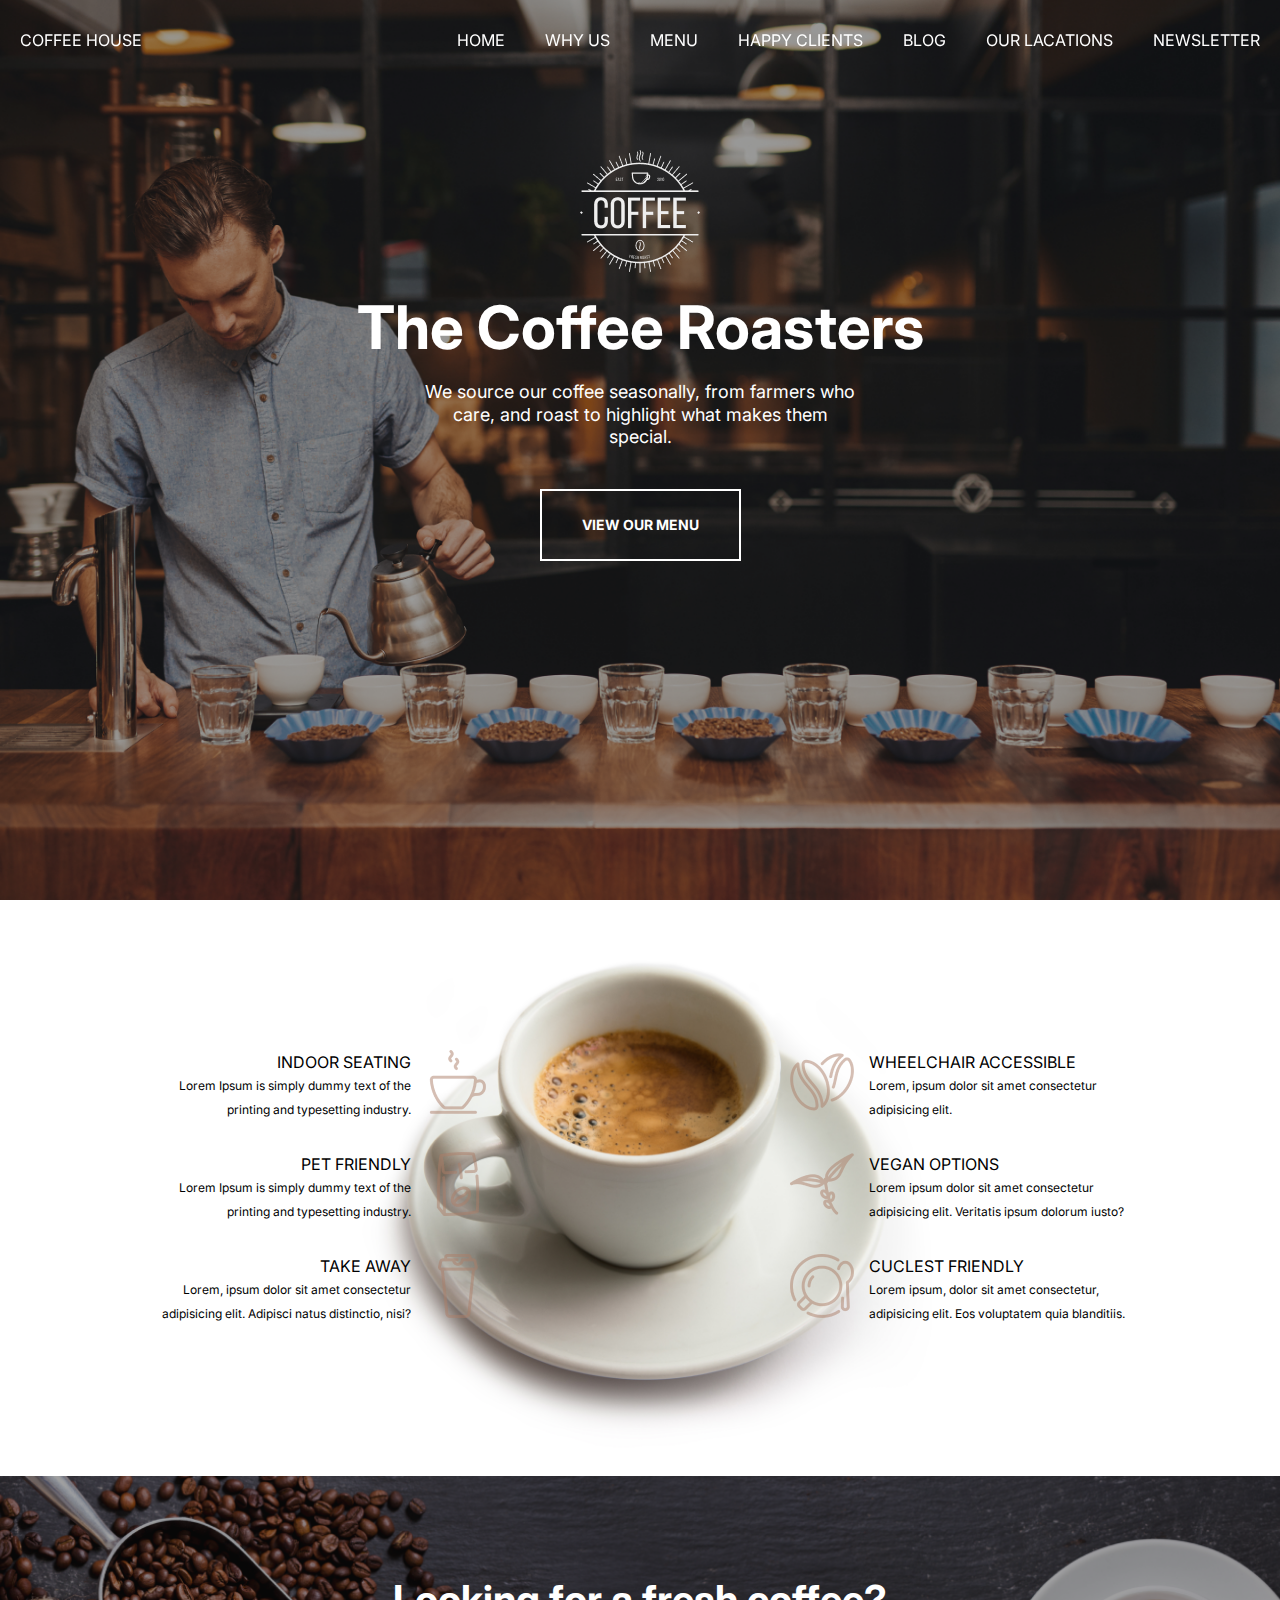
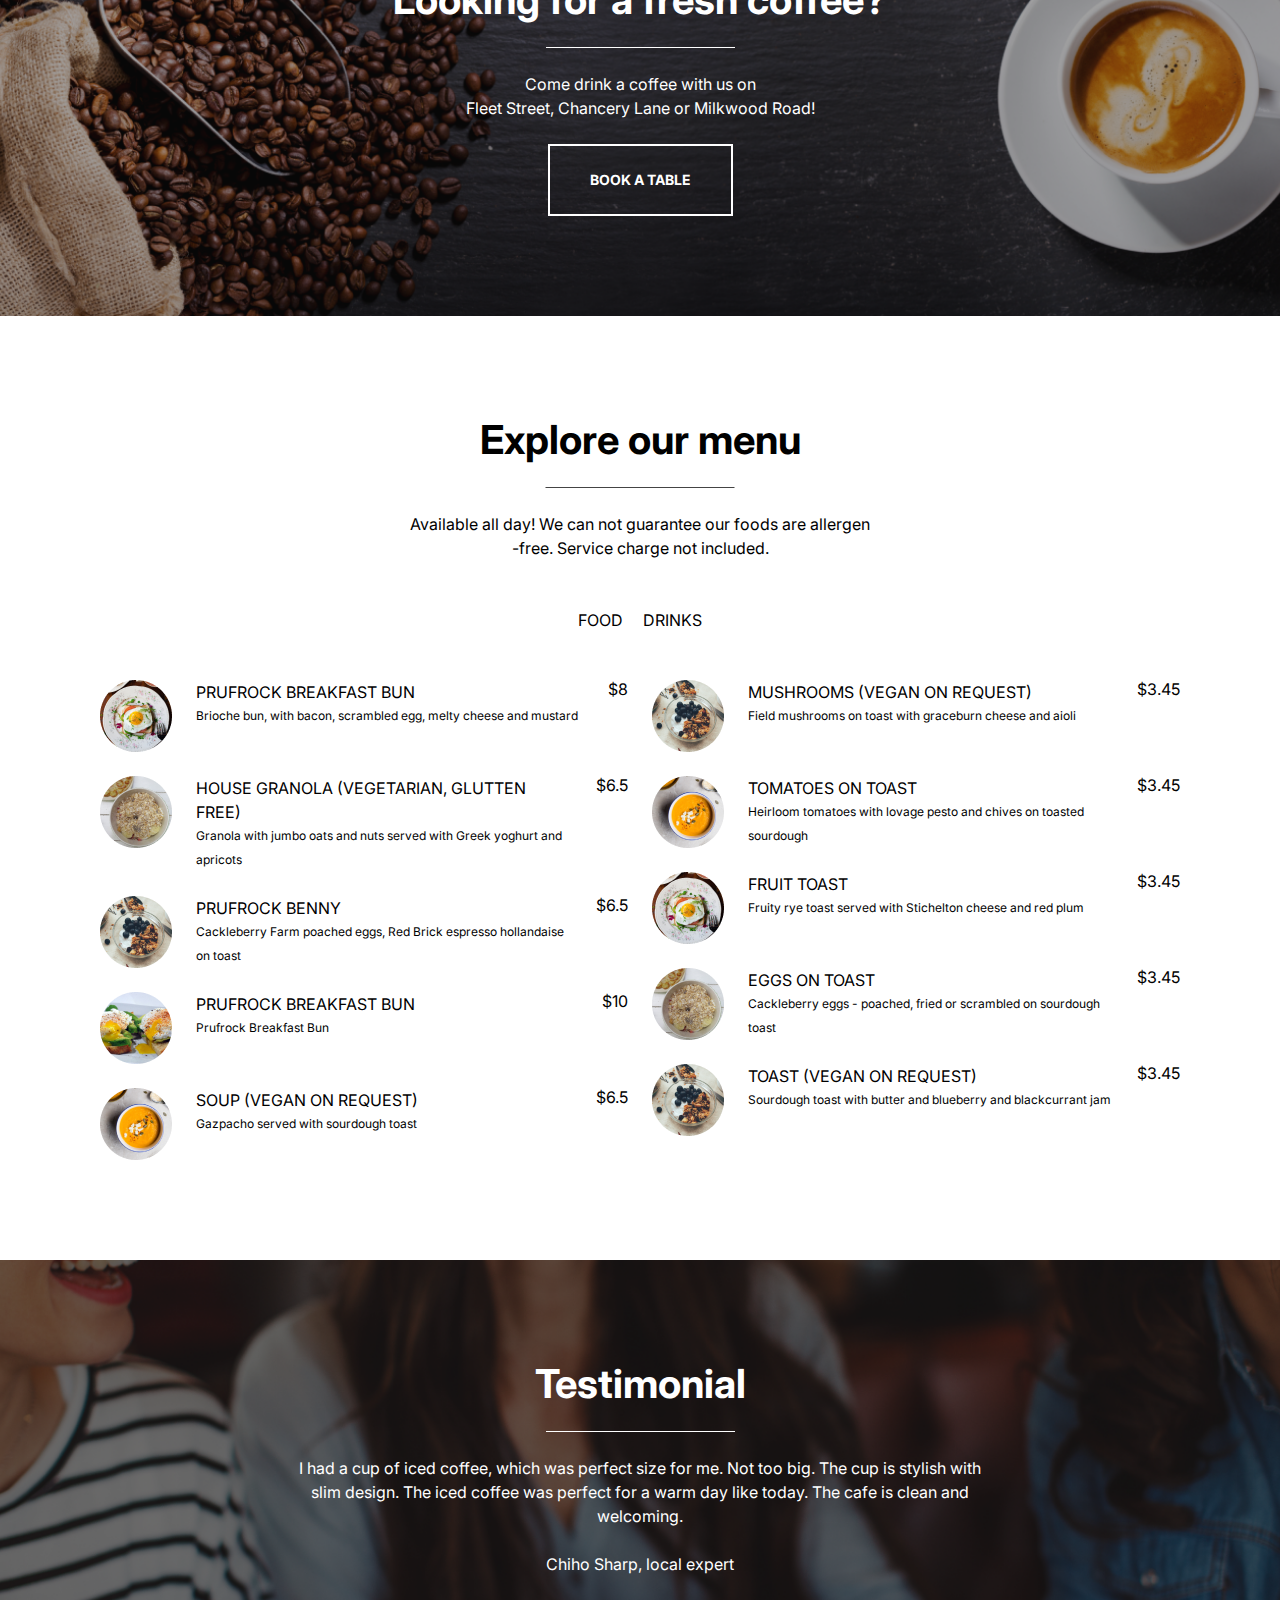
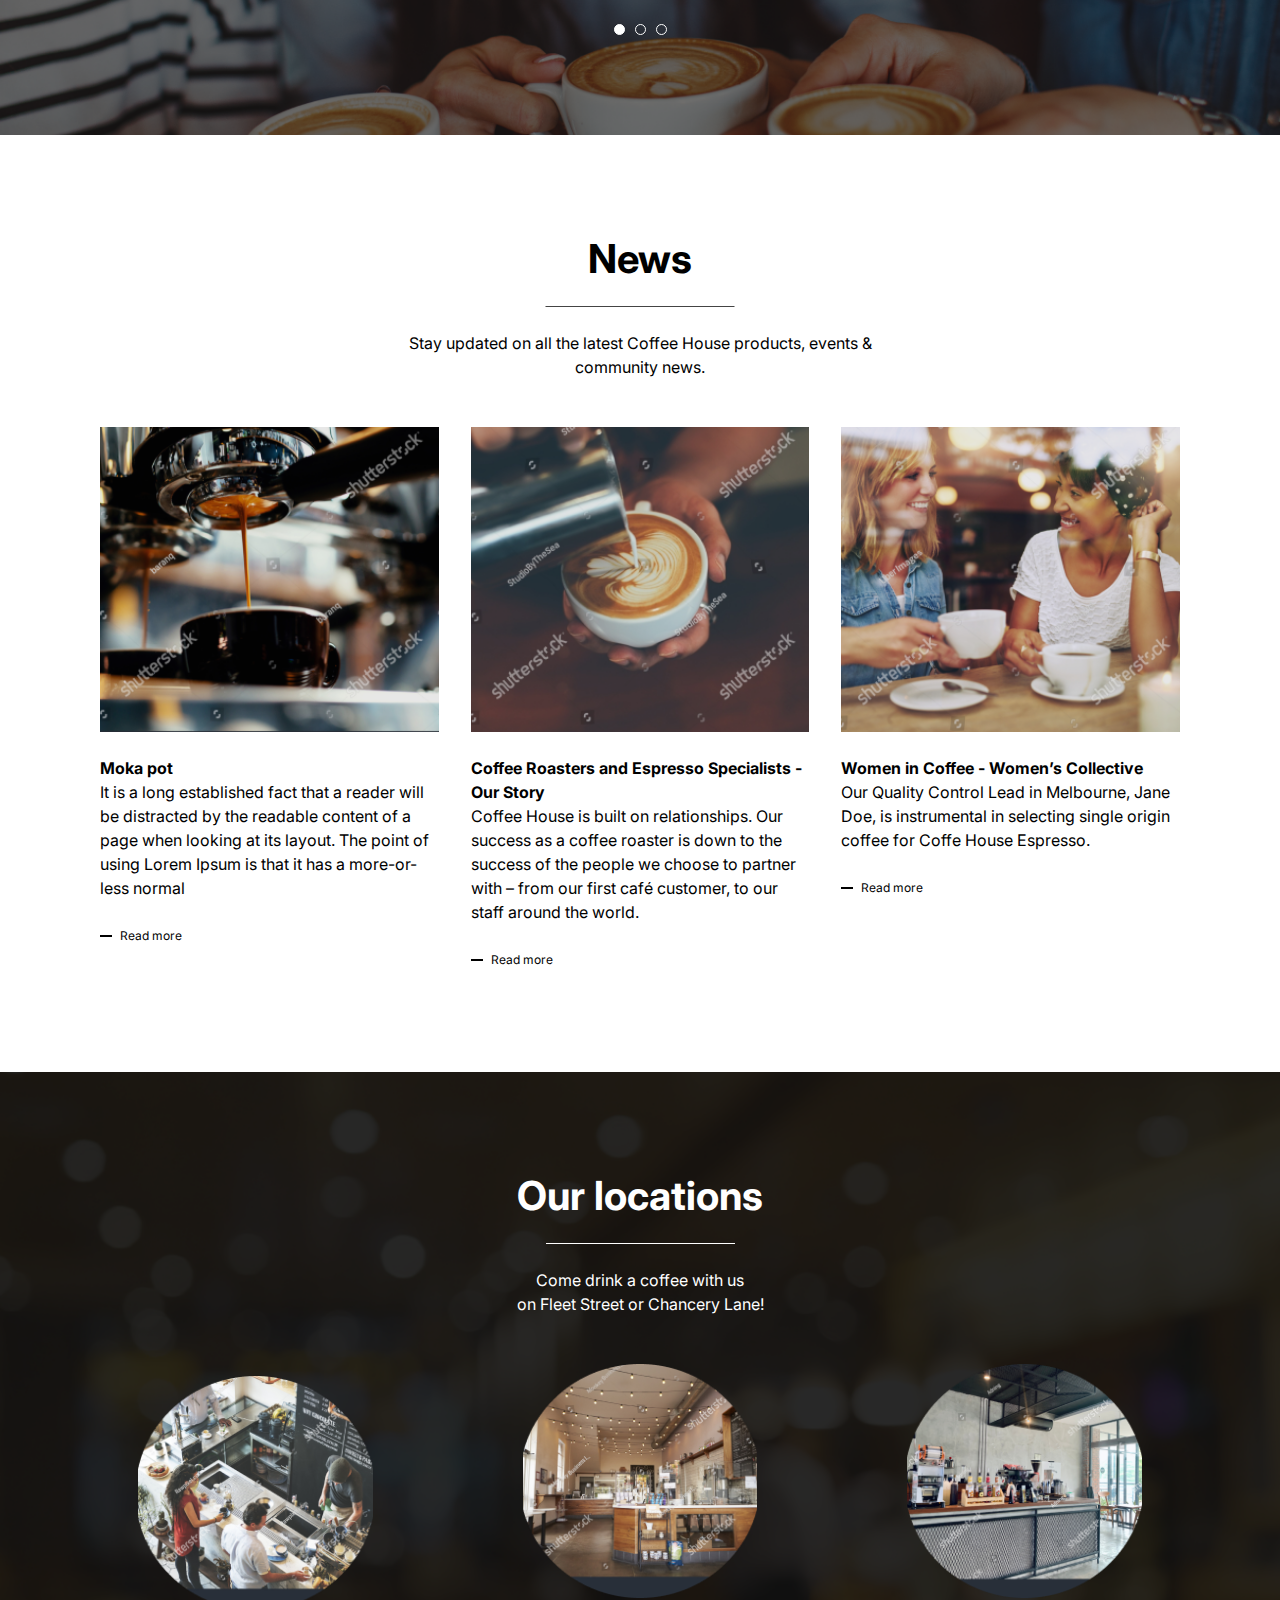
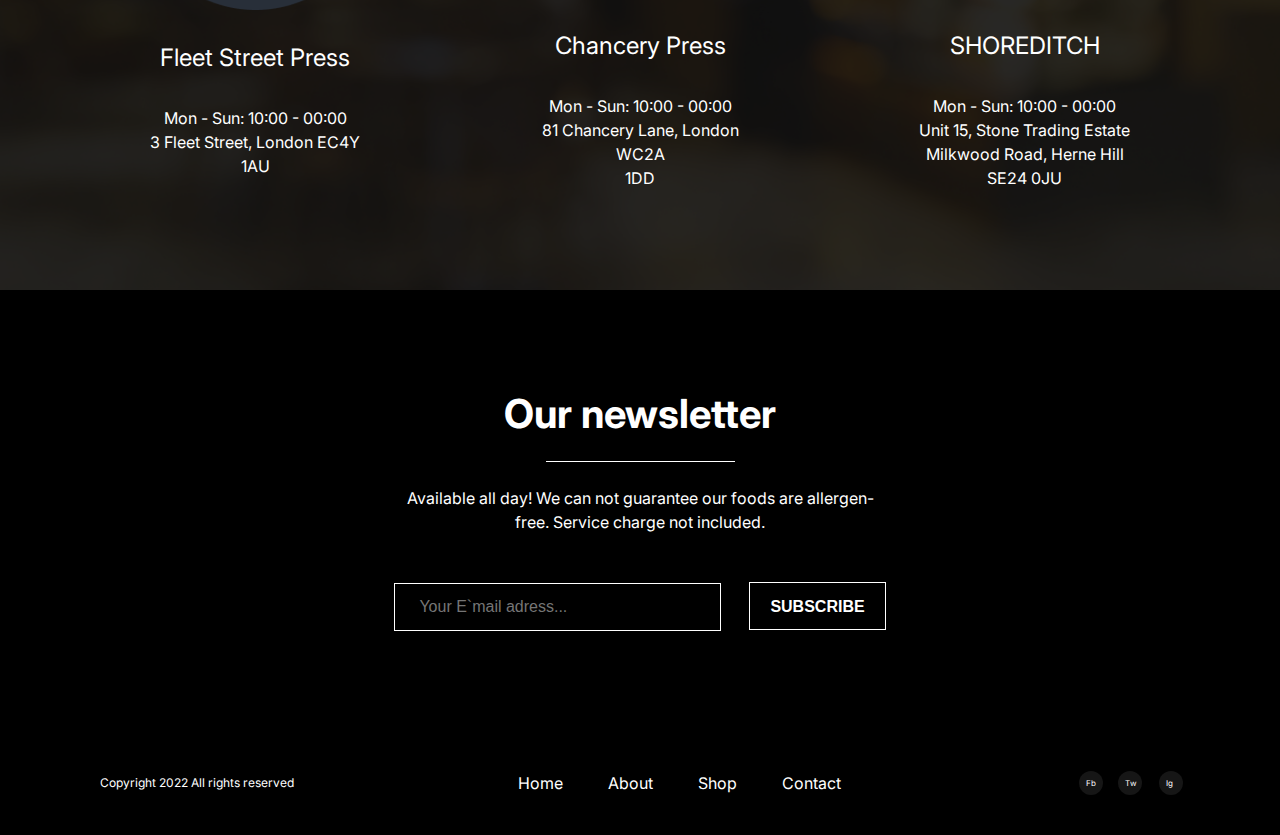
==== index.html @ 09c3f87a "Add files via upload" ====
<!DOCTYPE html>
<html lang="en">
<head>
	<meta charset="UTF-8">
	<meta name="viewport" content="width=device-width, initial-scale=1.0">
	<link rel="stylesheet" href="css/style.css">
	<link href="https://fonts.googleapis.com/css2?family=Inter:wght@400;700&display=swap" rel="stylesheet">
	<title>Coffe House</title>
</head>
<body>
	<div class="wrapper">
		<header id="open" class="header">
			<div id="close" class="header__container">
			<div class="header__body">
				<a href="index.html" class="header__logo">Coffee house</a>
			<div class="header__burger">
				<span></span>
			</div>
			<nav class="header__menu">	
				<ul class="menu__list">
					<li class="menu__item">
						<a href="index.html" class="menu__link">Home</a>
					</li>
					<li class="menu__item">
						<a href="#why" class="menu__link">Why us</a>
					</li>
					<li class="menu__item">
						<a href="menu.html" class="menu__link">Menu</a>
					</li>
					<li class="menu__item">
						<a href="#clients" class="menu__link">Happy clients</a>
					</li>
					<li class="menu__item">
						<a href="#news" class="menu__link">Blog</a>
					</li>
					<li class="menu__item">
						<a href="#location" class="menu__link">Our lacations</a>
					</li>
					<li class="menu__item">
						<a href="#newslatter" class="menu__link">Newsletter</a>
					</li>
				</ul>
			</nav>
			</div>
			</div>
		</header>	
		<div class="fullscreen">
			<div class="fullscreen__body">
				<div class="fullscreen__container container">
					<div class="fullscreen__logo"><img src="img/logo.png" alt=""></div>
					<div class="fullscreen__title">The Coffee Roasters</div>
					<div class="fullscreen__text">We source our coffee seasonally, from farmers who care, and roast to highlight what makes them special.</div>
					<a href="menu.html" class="fullscreen__button button" href="">View our menu</a>
				</div>
			</div>
			<img src="img/full.png" class="fullscreen__image" alt="">	
		</div>
		<main class="page">
			<div id="why" class="page__benefits">
				<div class="benefits__container container">
					<div class="benefits__row">
						<div class="benefits__column column__left">
							<div class="benefits__item item-benefits">
								<div class="item-benefits__body">
									<div class="item-benefits__title">Indoor Seating</div>
									<div class="item-benefits__text">Lorem Ipsum is simply dummy text of the printing and typesetting industry.</div>
								</div>
								
								<div class="item-benefits__image"><img src="img/benefits/icon1.png" alt=""></div>
							</div>
							<div class="benefits__item item-benefits">
								<div class="item-benefits__body">
									<div class="item-benefits__title">Pet Friendly</div>
									<div class="item-benefits__text">Lorem Ipsum is simply dummy text of the printing and 	typesetting industry.</div>
								</div>
								<div class="item-benefits__image"><img src="img/benefits/icon2.png" alt=""></div>
							</div>
							<div class="benefits__item item-benefits">
								<div class="item-benefits__body">
									<div class="item-benefits__title">Take Away</div>
									<div class="item-benefits__text">Lorem, ipsum dolor sit amet consectetur adipisicing 	elit. Adipisci natus distinctio, nisi?</div>
								</div>
								<div class="item-benefits__image"><img src="img/benefits/icon3.png" alt=""></div>
							</div>
						</div>
						<div class="benefits__column column__right">
							<div class="benefits__item item-benefits">
								<div class="item-benefits__image"><img src="img/benefits/icon4.png" alt=""></div>
								<div class="item-benefits__body">
									<div class="item-benefits__title">wheelchair accessible</div>
									<div class="item-benefits__text">Lorem, ipsum dolor sit amet consectetur adipisicing 	elit. </div>
								</div>
								
							</div>
							<div class="benefits__item item-benefits">
								<div class="item-benefits__image"><img src="img/benefits/icon5.png" alt=""></div>
								<div class="item-benefits__body">
									<div class="item-benefits__title">vegan options</div>
									<div class="item-benefits__text">Lorem ipsum dolor sit amet consectetur adipisicing elit. 	Veritatis ipsum dolorum iusto?</div>
								</div>
								
							</div>
							<div class="benefits__item item-benefits">
								<div class="item-benefits__image"><img src="img/benefits/icon6.png" alt=""></div>
								<div class="item-benefits__body">
									<div class="item-benefits__title">cuclest friendly</div>
									<div class="item-benefits__text">Lorem ipsum, dolor sit amet consectetur, adipisicing 	elit. Eos voluptatem quia blanditiis.</div>
								</div>
								
							</div>
							
						</div>
					</div>
					<img class="benefits__image" src="img/benefits/benefits.png" alt="">
				</div>
			</div>
			<div class="page__booking">
				<div class="booking__container container">
					<div class="booking__row">
						<div class="booking__body title-common">
							<div class="booking__title">Looking for a fresh coffee?</div>
							<div class="booking__text">Come drink a coffee with us on<br>
								Fleet Street,  Chancery Lane or Milkwood Road!</div>
						</div>
						<div class="booking__button ">
							<a class="button" href="">book a table</a>
						</div>
					</div>
					<img class="booking__image" src="img/booking.png" alt="">
				</div>
			</div>
			<div id="Menu" class="page__menu">
				<div class="menu__container container">
					<div class="menu__header header-menu">
						<a href="menu.html" class="header-menu__title">Explore our menu</a>
						<div class="header-menu__text">Available all day! We can not guarantee our foods are allergen<br>-free. Service charge not included.</div>
					</div>
					<div class="menu__body body-menu">
						<div class="body-menu__links">
							<a href="" class="body-menu__link">food</a>
							<a href="" class="body-menu__link">drinks</a>
						</div>
						<div class="body-menu__items">
							<div class="body-menu__column">
								<div class="body-menu__item item-menu-body">
									<div class="item-menu-body__image"><img src="img/menu/item1.png" alt=""></div>
									<div class="item-menu-body__body">
										<a href="PRUFROCK.html" class="item-menu-body__name">Prufrock Breakfast Bun</a>
										<div class="item-menu-body__composition">Brioche bun, with bacon, scrambled egg, melty cheese and mustard</div>
									</div>
									<div class="item-menu-body__priece">$8</div>
								</div>
								<div class="body-menu__item item-menu-body">
									<div class="item-menu-body__image"><img src="img/menu/item2.png" alt=""></div>
									<div class="item-menu-body__body">
										<a href="Granola.html" class="item-menu-body__name">House Granola (Vegetarian, Glutten Free)</a>
										<div class="item-menu-body__composition">Granola with jumbo oats and nuts served with Greek yoghurt and apricots</div>
									</div>
									<div class="item-menu-body__priece">$6.5</div>
								</div>
								<div class="body-menu__item item-menu-body">
									<div class="item-menu-body__image"><img src="img/menu/item3.png" alt=""></div>
									<div class="item-menu-body__body">
										<a href="Blueberry.html" class="item-menu-body__name">Prufrock benny</a>
										<div class="item-menu-body__composition">Cackleberry Farm poached eggs, Red Brick espresso hollandaise on toast</div>
									</div>
									<div class="item-menu-body__priece">$6.5</div>
								</div>
								<div class="body-menu__item item-menu-body">
									<div class="item-menu-body__image"><img src="img/menu/item4.png" alt=""></div>
									<div class="item-menu-body__body">
										<a href="" class="item-menu-body__name">Prufrock Breakfast Bun</a>
										<div class="item-menu-body__composition">Prufrock Breakfast Bun</div>
									</div>
									<div class="item-menu-body__priece">$10</div>
								</div>
								<div class="body-menu__item item-menu-body">
									<div class="item-menu-body__image"><img src="img/menu/item5.png" alt=""></div>
									<div class="item-menu-body__body">
										<a href="" class="item-menu-body__name">Soup (Vegan on request)</a>
										<div class="item-menu-body__composition">Gazpacho served with sourdough toast</div>
									</div>
									<div class="item-menu-body__priece">$6.5</div>
								</div>
							</div>
							<div class="body-menu__column">
								<div class="body-menu__item item-menu-body">
									<div class="item-menu-body__image"><img src="img/menu/item3.png" alt=""></div>
									<div class="item-menu-body__body">
										<a href="" class="item-menu-body__name">Mushrooms (Vegan on request)</a>
										<div class="item-menu-body__composition">Field mushrooms on toast with graceburn cheese and aioli</div>
									</div>
									<div class="item-menu-body__priece">$3.45</div>
								</div>
								<div class="body-menu__item item-menu-body">
									<div class="item-menu-body__image"><img src="img/menu/item5.png" alt=""></div>
									<div class="item-menu-body__body">
										<a href="" class="item-menu-body__name">Tomatoes on toast</a>
										<div class="item-menu-body__composition">Heirloom tomatoes with lovage pesto and chives on toasted sourdough</div>
									</div>
									<div class="item-menu-body__priece">$3.45</div>
								</div>
								<div class="body-menu__item item-menu-body">
									<div class="item-menu-body__image"><img src="img/menu/item1.png" alt=""></div>
									<div class="item-menu-body__body">
										<a href="" class="item-menu-body__name">Fruit Toast</a>
										<div class="item-menu-body__composition">Fruity rye toast served with Stichelton cheese and red plum</div>
									</div>
									<div class="item-menu-body__priece">$3.45</div>
								</div>
								<div class="body-menu__item item-menu-body">
									<div class="item-menu-body__image"><img src="img/menu/item2.png" alt=""></div>
									<div class="item-menu-body__body">
										<a href="" class="item-menu-body__name">Eggs on toast</a>
										<div class="item-menu-body__composition">Cackleberry eggs - poached, fried or scrambled on sourdough toast</div>
									</div>
									<div class="item-menu-body__priece">$3.45</div>
								</div>
								<div class="body-menu__item item-menu-body">
									<div class="item-menu-body__image"><img src="img/menu/item3.png" alt=""></div>
									<div class="item-menu-body__body">
										<a href="" class="item-menu-body__name">Toast (Vegan on request)</a>
										<div class="item-menu-body__composition">Sourdough toast with butter and blueberry and blackcurrant jam</div>
									</div>
									<div class="item-menu-body__priece">$3.45</div>
								</div>
							</div>
						</div>
					</div>
				</div>
			</div>
			<div id="clients" class="page__phrase">
				<div class="phrase__container container">
					<div class="phrase__row">
						<div class="phrase__body body-phrase title-common">
							<div class="body-phrase__title">Testimonial</div>
							<div class="body-phrase__text">I had a cup of iced coffee, which was perfect size for me. Not too big. The cup is stylish with slim design. The iced coffee was perfect for a warm day like today. The cafe is clean and welcoming.</div>
							<div class="body-phrase__autor">Chiho Sharp, local expert</div>
						</div>
						<div class="phrase__points">
							<div class="point point1"></div>
							<div class="point point2"></div>
							<div class="point point3"></div>
						</div>
					</div>
					<img class="phrase__image" src="img/phases.png" alt="">
				</div>
			</div>
			<div id="news" class="page__news">
				<div class="news__container container">
					<div class="news__row">
						<div class="news__header header-news title-common">
							<div class="header-news__title">News</div>
							<div class="header-news__text">Stay updated on all the latest Coffee House products, events & community news.</div>
						</div>
						<div class="news__cards">
							<div class="news__item item-news">
								<div class="item-news__image"><img src="img/news/card1.png" alt=""></div>
								<div class="item-news__body">
									<div class="item-news__title">Moka pot</div>
									<div class="item-news__text">It is a long established fact that a reader will be distracted by the readable content of a page when looking at its layout. The point of using Lorem Ipsum is that it has a more-or-less normal </div>
									<a href="" class="item-news__link">Read more</a>
								</div>
							</div>
							<div class="news__item item-news">
								<div class="item-news__image"><img src="img/news/card2.png" alt=""></div>
								<div class="item-news__body">
									<div class="item-news__title">Coffee Roasters and Espresso Specialists - Our Story</div>
									<div class="item-news__text">Coffee House is built on relationships. Our success as a coffee roaster is down to the success of the people we choose to partner with – from our first café customer, to our staff around the world.</div>
									<a href="" class="item-news__link">Read more</a>
								</div>
							</div>
							<div class="news__item item-news">
								<div class="item-news__image"><img src="img/news/card3.png" alt=""></div>
								<div class="item-news__body">
									<div class="item-news__title">Women in Coffee - Women’s Collective</div>
									<div class="item-news__text">Our Quality Control Lead in Melbourne, Jane Doe, is instrumental in selecting single origin coffee for Coffe House Espresso.</div>
									<a href="" class="item-news__link">Read more</a>
								</div>
							</div>
						</div>
					</div>
				</div>
			</div>
			<div id="location" class="page__location">
				<div class="location__container container">
					<div class="location__row">
							<div class="location__header  title-common">
								<div class="location__title">Our locations</div>
								<div class="location__text">Come drink a coffee with us<br> on Fleet Street or Chancery Lane!</div>
							</div>
							<div class="location__items">
								<div class="location__item item-location">
									<div class="item-location__image"><img src="img/location/item1.png" alt=""></div>
									<div class="item-location__body">
										<a href="" class="item-location__name">Fleet Street Press</a>
										<div class="item-location__info">Mon - Sun:  10:00 - 00:00<br>3 Fleet Street, London EC4Y 1AU</div>
									</div>
								</div>
								<div class="location__item item-location">
									<div class="item-location__image"><img src="img/location/item2.png" alt=""></div>
									<div class="item-location__body">
										<a href="" class="item-location__name">Chancery Press</a>
										<div class="item-location__info">Mon - Sun:  10:00 - 00:00<br>81 Chancery Lane, London WC2A<br> 1DD</div>
									</div>
								</div>
								<div class="location__item item-location">
									<div class="item-location__image"><img src="img/location/item3.png" alt=""></div>
									<div class="item-location__body">
										<a href="" class="item-location__name">SHOREDITCH</a>
										<div class="item-location__info">Mon - Sun:  10:00 - 00:00<br>Unit 15, Stone Trading Estate<br> Milkwood Road, Herne Hill<br> SE24 0JU</div>
									</div>
								</div>
							</div>
					</div>
					<img src="img/locations.png" alt="" class="location__image">
				</div>
			</div>
			<div id="newslatter" class="page__follow">
				<div class="follow__container">
					<div class="follow__row">
						<div class="follow__header  title-common">
								<div class="follow__title">Our newsletter</div>
								<div class="follow__text">Available all day! We can not guarantee our foods are allergen-<br>free. Service charge not included.</div>
						</div>
						<form action="" class="follow__form">
							<input type="text" name="email" class="follow__input" placeholder="Your E`mail adress...">
							<button class="follow__button">Subscribe</button>
						</form>
					</div>
				</div>
			</div>
		</main>
		<footer class="footer">
			<div class="footer__container container">
				<div class="footer__row">
					<div class="footer__copy">Copyright 2022 All rights reserved</div>
					<div class="footer__items">
						<a href="index.html" class="footer__item">Home</a>
						<a href="" class="footer__item">About</a>
						<a href="" class="footer__item">Shop</a>
						<a href="" class="footer__item">Contact</a>
					</div>
					<div class="footer__socials">
						<a href="" class="footer__social">Fb</a>
						<a href="" class="footer__social">Tw</a>
						<a href="" class="footer__social">Ig</a>
					</div>
				</div>
			</div>
		</footer>
	</div>
	<script src="https://code.jquery.com/jquery-3.6.1.min.js"></script>
	<script src="js/script.js"></script>
</body>
</html>
---- css/style.css ----
*,
*::before,
*::after {
  padding: 0;
  margin: 0;
  border: 0;
  box-sizing: border-box; }

a {
  text-decoration: none; }
a:hover{
  text-decoration: underline;
}
ul,
li,
ol {
  list-style: none; }

img {
  vertical-align: top; }

h1,
h2,
h3,
h4,
h5,
h6 {
  font-size: inherit;
  font-weight: inherit; }

html,
body {
  margin: 0;
  height: 100%;
  line-height: 1;
  font-family: 'Inter', sans-serif;
  font-weight: 400;
  color: #FFFFFF; 
}
/*-----------------------------------------*/
.wrapper{
  position: relative;
  min-height: 100%;
  overflow: hidden;
  display: flex;
  flex-direction: column;
}
.page{
  flex: 1 1 auto;
}
.container{
  max-width: 1120px;
  margin: 0 auto;
}
.button {  
  font-size: 14px;
  line-height: 48px;
  text-align: center;
  border: 2px solid rgba(255, 255, 255, 1);
  padding: 10px 40px;
  color: rgba(255, 255, 255, 1);
  font-weight: 700;
  text-transform: uppercase;}
  .title-common{

  }
/*----HEADER-------------------------------------------------------------*/
.header {
  z-index: 50;
  position: fixed;
  top: 0;
  left: 0;
  width: 100%;
}
.header__container { 
  max-width: 1400px;
  margin: 0 auto;
  padding: 0 20px;
 
}
.header__body{ 
  min-height: 80px;
  position: relative;
  display: flex;
  justify-content: space-between;
  align-items: center;
}
.header__logo {
  font-size: 16px;
  line-height: 150%;
  color: rgba(255, 255, 255, 1);
  text-transform: uppercase;
  padding-right: 20px;
  position: relative;
  z-index: 3;
}
.header__menu {}
.menu__list {
  display: flex;
  justify-content: center;
  align-items: center;
  z-index: 2;
  position: relative;
}
.menu__item {}
.menu__link {
  font-size: 16px;
  line-height: 150%;
  color: rgba(255, 255, 255, 1);
  text-transform: uppercase;
}
.menu__item:not(:last-child){margin: 0 40px 0 0 ;}


/*------BurgerMenu--------------*/
/*.header::before{
  content: "";
  position: absolute;
  top: 0;
  left: 0;
  width: 100%;
  height: 100%;
  z-index: 2;
}*/
.header__burger{display: none;}
@media(max-width: 998px){
  .menu__link{
    font-size: 14px;
  }
  .menu__item:not(:last-child){
    margin: 0 15px 0 0;
  }
  .header__body{
    min-height: 70px;
  }
  .menu__link{
    font-size: 12px;
  }
}
@media(max-width: 767px){
  body.lock{
    overflow: hidden;
  }
  
  .header__menu{
    position: fixed;
    top: 0;
    left: -100%;
    width: 100%;
    height: 100%;
    overflow: auto;
    background-color: #666054b3;
    padding: 70px 10px 20px 50px;
    transition: all 0.3s ease 0s;
  }
  .header__menu.active{
    left: 0;
  }
  .header__body{
    min-height: 50px;
  }
  .menu__list{
    display: block;
  }
  .menu__item:not(:last-child){
    margin:0 0 20px 0;
  }
  .menu__link{
    font-size: 24px;
    line-height: 48px;
  }
  .header__burger{
    display: block;
    position: relative;
    width: 30px;
    height: 20px;
    z-index: 3;
  }
  .header__burger::before,
  .header__burger::after{
    content: "";
    position: absolute;
    background-color: white;
    width: 100%;
    height: 2px;
    left: 0;
    transition: all 0.3s ease 0s;
  }
  .header__burger::before{
    top: 0;
  }
  .header__burger::after{
    bottom: 0;
  }
  .header__burger.active::before{
    transform: rotate(45deg);
    top: 9px;
  }
  .header__burger.active::after{
    transform: rotate(-45deg);
    bottom: 9px;
  }
  .header__burger.active span{
    transform: scale(0);
  }
  .header__burger span{
    top: 9px;
    position: absolute;
    background-color: white;
    left: 0;
    width: 100%;
    height: 2px;
    transition: all 0.3s ease 0s;
  }

}
/*---Fullscreen---------------------------------------------------------------------*/
.fullscreen {

  min-height: 100vh;
  position: relative;
  display: flex;
  flex-direction: column;

}
.fullscreen__body{
  padding: 150px 0;
  position: relative;
  z-index: 2;
  flex: 1 1 auto;
  
}
.fullscreen__container{
  max-width: 962px;
  display: flex;
  flex-direction: column;
  justify-content: center;
  align-items: center;
}

.fullscreen__logo {
  margin-bottom: 24px;
}
.fullscreen__title {
  text-align: center;
  font-weight: 700;
  font-size: 60px;
  line-height: 1;
  margin-bottom: 24px;
}
.fullscreen__text {
  max-width: 430px;
  font-size: 18px;
  line-height: 125%;
  text-align: center;
  margin-bottom: 40px;
}
.fullscreen__button{
  transition-duration: 1s;

}
.fullscreen__button:hover {
  background-color: white;
  color: black;
text-decoration: none;
}

.fullscreen__image {
  position: absolute;
  top: 0;
  left: 0;
  width: 100%;
  height: 100%;
  object-fit: cover;
}
/*------BENEFITS____________________________*/
.page{}
.page__benefits {}

.benefits {}
.benefits__container {
  padding: 150px 20px;
 
  position: relative;
  display: flex;
  flex-direction: column;
  justify-content: center;
  align-items: center;
}
.benefits__row {
  position: relative;
  z-index:2;
  display: flex;
  flex: 1 1 auto;
  justify-content: space-between;
  gap: 300px;

}
.benefits__column {
  flex: 0 1 50%;
  display: flex;
  flex-direction: column;
}
.column__right .item-benefits__title {
  text-align: left;
}
.column__right .item-benefits__text {
  text-align: left;
}
.benefits__item:not(:last-child){
  margin-bottom: 30px;
}
.item-benefits {
  display: flex;
 
}
.item-benefits__body{
  max-width: 300px;
  padding: 0 15px;

}
.item-benefits__title {
  color: rgba(0, 0, 0, 1);
  font-size: 16px;
  line-height: 150%;
  text-align: right;
  text-transform: uppercase;
}
.item-benefits__text {
  color: rgba(0, 0, 0, 1);
  font-size: 12px;
  line-height: 24px;
  text-align: right;
}
.item-benefits__image {
 
}
.benefits__image{
  position: absolute;
  top: 0;
  left: 0;
  width: 100%;
  height: 100%;
  object-fit: cover;

}
/*--------BOOKING---------------------------*/
.page__booking {
  position: relative;
  display: flex;
  flex-direction: column;

}
.booking__container {
  padding: 100px 20px;
}
.booking__row {
  position: relative;
  z-index: 2;
  display: flex;
  flex-direction: column;
  align-items: center;
  justify-content: center;
}
.booking__body {
  margin-bottom: 24px;
}
.booking__title {
  position: relative;
  font-weight: 700;
  font-size: 40px;
  line-height: 120%;
  text-align: center;
  padding-bottom:24px; 
  background: url('../img/Line.png');
  background-repeat: no-repeat;
  background-position: bottom;

}

.booking__text {

  padding-top: 24px;
  font-size: 16px;
  line-height: 150%;
  text-align: center;
}
.booking__button a{
  display: inline-block;
  text-decoration: none;
  transition-duration: 1s;
}
.booking__button a:hover{
  background-color: white;
  color: black;

}
.booking__image{
  position: absolute;
  top: 0;
  left: 0;
  width: 100%;
  height: 100%;
  object-fit: cover;
}
/*---MENU-----------------------------------------------*/
.page__menu {
   color: black;
}
.menu {}
.menu__container {
  padding: 100px 20px;
  display: flex;
  flex-direction: column;
  align-items: center;
  justify-content: center;
}
.menu__header {}
.menu__body {}

.header-menu {
  margin-bottom: 48px;
  display: flex;
  flex-direction: column;
  align-items: center;
  justify-content: center;
}
.header-menu__title {
 
  text-decoration: none;
  color: black;
  font-weight: 700;
  font-size: 40px;
  line-height: 120%;
  text-align: center;
  padding-bottom:24px ;
  background: url('../img/menu/Line.png');
  background-position: bottom;
  background-repeat: no-repeat;
}
.header-menu__title:hover{text-decoration: none;}
.header-menu__text {
  text-align: center;
  font-size: 16px;
  line-height: 150%;
  padding-top:24px ;
}

.body-menu {
  display: flex;
  flex-direction: column;
  align-items: center;
  justify-content: center;
}
.body-menu__links {
  max-width: 150px;
  display: flex;
  align-items: center;
  justify-content: space-between;
  margin-bottom: 48px;
  gap: 20px;
}
.body-menu__link {
  color: black;
  font-size: 16px;
  line-height: 150%;
  text-transform: uppercase;


}
.body-menu__items {
  display: flex;
  gap: 24px;

}
.body-menu__column {
  flex:0 1 50% ;
  display: flex;
  flex-direction: column;
  gap: 24px;
}

.item-menu-body {
  display: flex;
  justify-content: center;
  align-items: flex-start;
}
.item-menu-body__image {
  margin-right: 24px;
}
.item-menu-body__body {
  margin-right: 24px;
  flex: 1 1 auto;
}
.item-menu-body__name {
  color: black;
  font-size: 16px;
  line-height: 150%;
  text-transform: uppercase;
}
.item-menu-body__name:hover{
  text-decoration: underline;
}
.item-menu-body__composition {
  font-size: 12px;
  line-height: 24px;
 
}
.item-menu-body__priece {
 font-size: 16px;
 line-height: 121%;
}
/*--PHRASE-------------------------------------------------------------------------*/
.page__phrase {
  padding: 100px 20px;
  position: relative;
}

.phrase__container {
  
  display: flex;
  flex-direction: column;
  align-items: center;
  justify-content: center;
}
.phrase__row {
  position: relative;
  z-index: 2;
  display: flex;
  flex-direction: column;
  justify-content: center;
  align-items: center;
}
.phrase__body {
  margin-bottom: 48px;
  max-width: 700px ;
}
.phrase__points {
  display: flex;
  justify-content: center;
  align-items: center;
  gap: 10px;
}
.point{
  width: 11px;
  height: 11px;
  border: 1px solid white;
  border-radius: 50%;
}
.point1{
  background-color: white;
}
.point2{}
.point3{}

.body-phrase {}
.body-phrase__title {
  font-size: 40px;
  font-weight: 700;
  line-height: 120%;
  text-align: center;
  padding-bottom: 24px;
  background: url('../img/Line2.png');
  background-repeat: no-repeat;
  background-position: bottom;

}
.body-phrase__text {
  padding: 24px 0;
  font-size: 16px;
  line-height: 150%;
  text-align: center;
}
.body-phrase__autor {
  font-size: 16px;
  line-height: 150%;
  text-align: center;
}
.phrase__image{
  position: absolute;
  top: 0;
  left: 0;
  width: 100%;
  height: 100%;
  object-fit: cover;
}
/*-NEWS------------------------------------------------------------------*/
.page__news {
  color: black;
}

.news__container {
  padding: 100px 20px;
}
.news__row {
  display: flex;
  flex-direction: column;
  justify-content: center;
  align-items: center;
}
.news__header {}
.news__cards {
  gap: 32px;
  display: flex;
}
.news__item {flex: 0 1 33.333%;}

.header-news {
  margin-bottom: 24px;
  max-width: 470px;
}
.header-news__title {
  font-size: 40px;
  font-weight: 700;
  line-height: 120%;
  text-align: center;
  padding-bottom: 24px;
  background: url('../img/news/Line.png');
  background-repeat: no-repeat;
  background-position: bottom;
}
.header-news__text {
  padding: 24px 0;
  font-size: 16px;
  line-height: 150%;
  text-align: center;
}
.item-news {
  display: flex;
  flex-direction: column;
  
}
.item-news__image {

  position: relative;
  padding: 0 0 90% 0;
  margin-bottom: 24px;
}
.item-news__image img{
  position: absolute;
  top: 0;
  left: 0;
  width: 100%;
  height: 100%;
  object-fit: cover;
}

.item-news__body {
  flex: 1 1 auto;
}
.item-news__title {
  font-weight: 700;
  font-size: 16px;
  line-height: 150%;
}
.item-news__text {
  font-size: 16px;
  line-height: 150%;
  margin-bottom: 24px;
}
.item-news__link {
  color: black;
  font-size: 12px;
  line-height: 24px;
  padding-left: 20px;
  position: relative;
}
.item-news__link::before{
  content: "";
  position: absolute;
  width: 12px;
  height: 2px;
  background-color: black;
  left: 0;
  top: 50%;

}
/*---LOCATION-----------------------------------------------------------*/
.page__location {
  color: white;
  position: relative;
}

.location__container {
  
  padding: 100px 20px;
  display: flex;
  flex-direction: column;
  align-items: center;
  justify-content: center;
}
.location__row {
  z-index: 2;
  position: relative;
  display: flex;
  flex-direction: column;
  justify-content: center;
  align-items: center;

}
.location__header {
  margin-bottom: 24px;
}
.location__title {
  font-size: 40px;
  font-weight: 700;
  line-height: 120%;
  text-align: center;
  padding-bottom: 24px;
  background: url('../img/Line.png');
  background-repeat: no-repeat;
  background-position: bottom;
}
.location__text {
  padding: 24px 0;
  font-size: 16px;
  line-height: 150%;
  text-align: center;
}
.location__items {
  display: flex;
  gap: 150px;

}
.location__item {
  flex: 0 1 33.333%;
 

}

.item-location {
   display: flex;
  flex-direction: column;
  justify-content: center;
  align-items: center;
}
.item-location__image {
  margin-bottom: 24px;
  position: relative;
  padding: 50% 50%;


}
.item-location__image img{
  position: absolute;
  top: 0;
  left: 0;
  width: 100%;
  height: 100%;
  object-fit: cover;
}
.item-location__body {
  display: flex;
  flex-direction: column;
  align-items: center;
  justify-content: center;
 
}
.item-location__name {
  display: inline-block;
  color: white;
  font-size: 24px;
  line-height: 48px;
  text-align: center;
  margin-bottom: 24px;
}
.item-location__info {
  font-size: 16px;
  line-height: 150%;
  text-align: center;
}
.location__image{
  position: absolute;
  left: 0;
  top: 0;
  width: 100%;
  height: 100%;
  object-fit: cover;
}

/*----Follow_-----------*/
.page__follow {
  background-color: black;
}


.follow__container {
  padding: 100px 20px;

}
.follow__row {
  
  display: flex;
  flex-direction: column;
  align-items: center;
  justify-content: center;
}

.follow__header {

  margin-bottom: 24px;
}
.follow__title {
  font-size: 40px;
  font-weight: 700;
  line-height: 120%;
  text-align: center;
  padding-bottom: 24px;
  background: url('../img/Line.png');
  background-repeat: no-repeat;
  background-position: bottom;
}
.follow__text {
  padding: 24px 0;
  font-size: 16px;
  line-height: 150%;
  text-align: center;
}

.follow__form {}
.follow__button {
  background-color: black;
  color: white;
  border: 1px solid white;
  font-size: 16px;
  line-height: 48px;
  max-height: 48px;
  padding: 0 20px;
  font-weight: 700;
  text-transform: uppercase;
  transition-duration: 1s;
}
.follow__button:hover{
  background-color: white;
  color: black;
}
.follow__input{ 
  background-color: black;
  color: white;
  border: 1px solid white;
  margin-right: 24px;
  padding: 0 94px 0 24px; 
  max-height: 48px;
  color: rgba(255, 255, 255, 1);
  font-size: 16px;
  line-height: 48px;
}
/*---FOOTER___________________________*/
.footer {
  background-color: black;
  color: white;
}
.footer__container {padding: 40px 20px;}
.footer__row {
  display: flex;
  justify-content: space-between;
  align-items: center;
}
.footer__copy {
  font-size: 12px;
  line-height: 24px;
  text-align: center;
}
.footer__items {
  display: flex;
  align-items: center;
  justify-content: center;
  gap: 45px;
}
.footer__item {
  color: white;
  font-size: 16px;
  line-height: 150%;
  text-align: center;
}

.footer__socials {
  display: flex;
  align-items: center;
  justify-content: center;
  font-size: 8px;
  line-height: 24px;
  }
.footer__social {
  text-decoration: none;
  padding: 0 7px;
  position: relative;
  color: white;
  text-align: center;
  margin-left: 15px;
}
.footer__social::after{
  content: "";
  background: rgba(217, 217, 217, 0.1);
  position: absolute;
  width: 24px;
  height: 24px;
  top: 0;
  left: 0;
  border-radius: 50%;
}



/*-----Media--!!!!!!!!!!!!!!!!!!!!!!!!!!!!!!!!!!!!!!!!!!!!!1----------------------------------------------------------------------------------------*/
/*Header*/


/*-----Fullscreen-----*/
@media(max-width: 998px){
  .fullscreen__body{
    padding: 150px 0 100px 0;

  }
  .fullscreen{
    min-height: inherit;
  }
}
@media(max-width: 768px){
  .fullscreen__body{
    padding: 300px 0 300px 0;
  }
  .fullscreen__logo{
    margin-bottom: 15px;
  }
  .fullscreen__title{
    margin-bottom: 15px;
    font-size: 40px;
  }
  .fullscreen__text{
    font-size: 24px;
  }
  .fullscren__button{
    padding:0px 41px;
  }
}
/*------Benefits------*/
@media(max-width: 998px){
  .benefits__row{
    gap: 200px;
  }
  .benefits__container{
    padding: 100px 15px;
  }
}
@media(max-width: 768px){
  .benefits__container{
    padding: 80px 30px;
    align-items: flex-start;
  }
  .benefits__row{
    flex-direction: column;
    gap: 45px;

  }
  .benefits__image{
    width: 190%;
  
  }
  .benefits__item:not(:last-child) {
    margin-bottom: 45px;
  }
  .column__left .item-benefits__image{
    order: 0;
  }
  .column__left .item-benefits__body{
    order: 1;
  }
  .column__left .item-benefits__title{
    
    text-align: left;
  }
  .column__left .item-benefits__text{
    
    text-align: left;
  }
}
@media(max-width: 540px){
  .benefits__image{
    width: 230%;
    height: 86%;
  }
}
/*---Menu ---News---Phrase-----------------------------------*/
@media(max-width: 998px){
  .menu__container{
    padding: 80px 15px;
  }
  .page-phrase{
    padding: 80px 15px;
  }
  .news__container{
    padding: 80px 20px;
  }

}
@media(max-width: 768px){
  .body-menu__items{
    flex-direction: column;

  }
  .news__cards{
    flex-direction: column;
  }
  .item-news__title{
    font-size: 20px;
  }
}
/*----Location----*/
@media(max-width: 998px){
  .location__container{
    padding: 80px 20px;
  }
  .location__items{
    gap: 50px;
  }
}
@media(max-width: 768px){
  .location__items{
    flex-direction: column;
  }
  .footer__items{
    display: none;
  }
  .footer__social{
    font-size: 16px;
  }
  .footer__social::after{
    width: 34px;
    height: 34px;
    top: -4px;
  }
}
@media(max-width: 576px){
  .follow__form{
    display: flex;
    flex-direction: column;
    align-items: center;
    justify-content: center;
    gap: 20px;

  }
  .follow__text{
    max-width: 300px;

  }
  .follow__header{
    display: flex;
    flex-direction: column;
    align-items: center;
    justify-content: center;
  }
}

/*======================MENU======================================*/
.ibg{position: relative;}
.ibg img{
  position: absolute;
  top: 0;
  left: 0;
  width: 100%;
  height: 100%;
  object-fit: cover;
}
.PRUFROCK .header,
.menu .header{background-color: #666054b3;}

.page__food {
  padding: 150px 0 100px 0 ;
}
.food__container{}
.food {}
.food__row {
  display: flex;
  align-items: flex-start;
  justify-content: space-around;
  gap: 60px;
}
.food__item{flex: 0 1 50%}
.food__image {
  padding: 0 0 70% 0;
}
.food__body {
 }
.body-food {
  color:black ;
  display: flex;
  flex-direction: column;
  align-items: flex-start;
  justify-content: center;
  gap: 50px;
}
.body-food__name {font-size: 40px;font-weight: bold;}
.body-food__subscribe {font-size: 32px;}
.body-food__price {font-size: 40px ; font-weight: bold;}
@media(max-width:992px){
  .body-food{
    gap: 20px;
  }
  .body-food__name,
  .body-food__price{font-size: 32px}
  .body-food__subscribe{font-size: 24px}
  .food__container{padding: 0 20px}
}
@media(max-width:767px){
  .page__food {
  padding: 100px ;
}
  .body-food{
    gap: 15px;
  }
  .body-food__name,
  .body-food__price{font-size: 24px}
  .body-food__subscribe{font-size: 16px}
  .food__container{padding: 0 15px}
  .food__row{gap: 30px}
}
@media(max-width:540px){
  .page__food {
  padding: 80px ;
}
  .body-food{
    gap: 15px;
  }
  .body-food__name,
  .body-food__price{font-size: 18px}
  .body-food__subscribe{font-size: 12px}
  .food__container{padding: 0 15px}
  .food__row{gap: 20px}
}
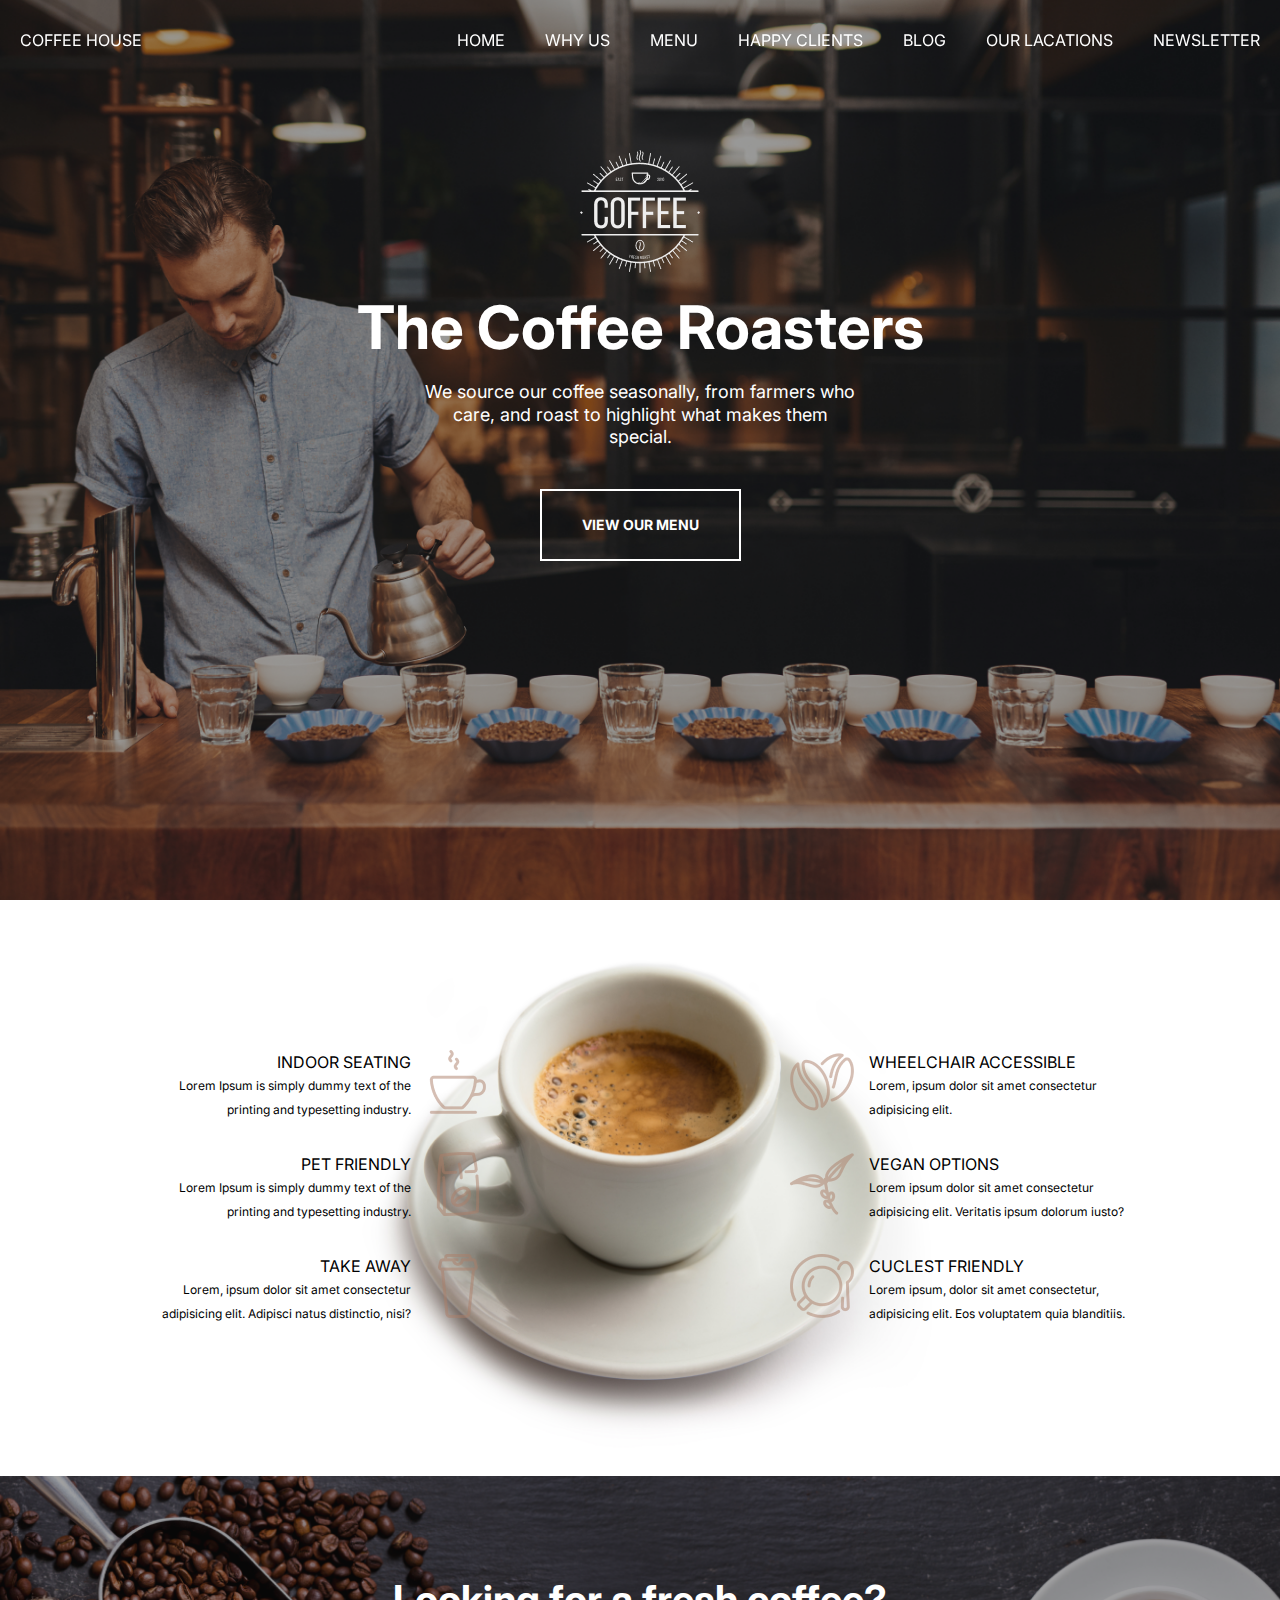
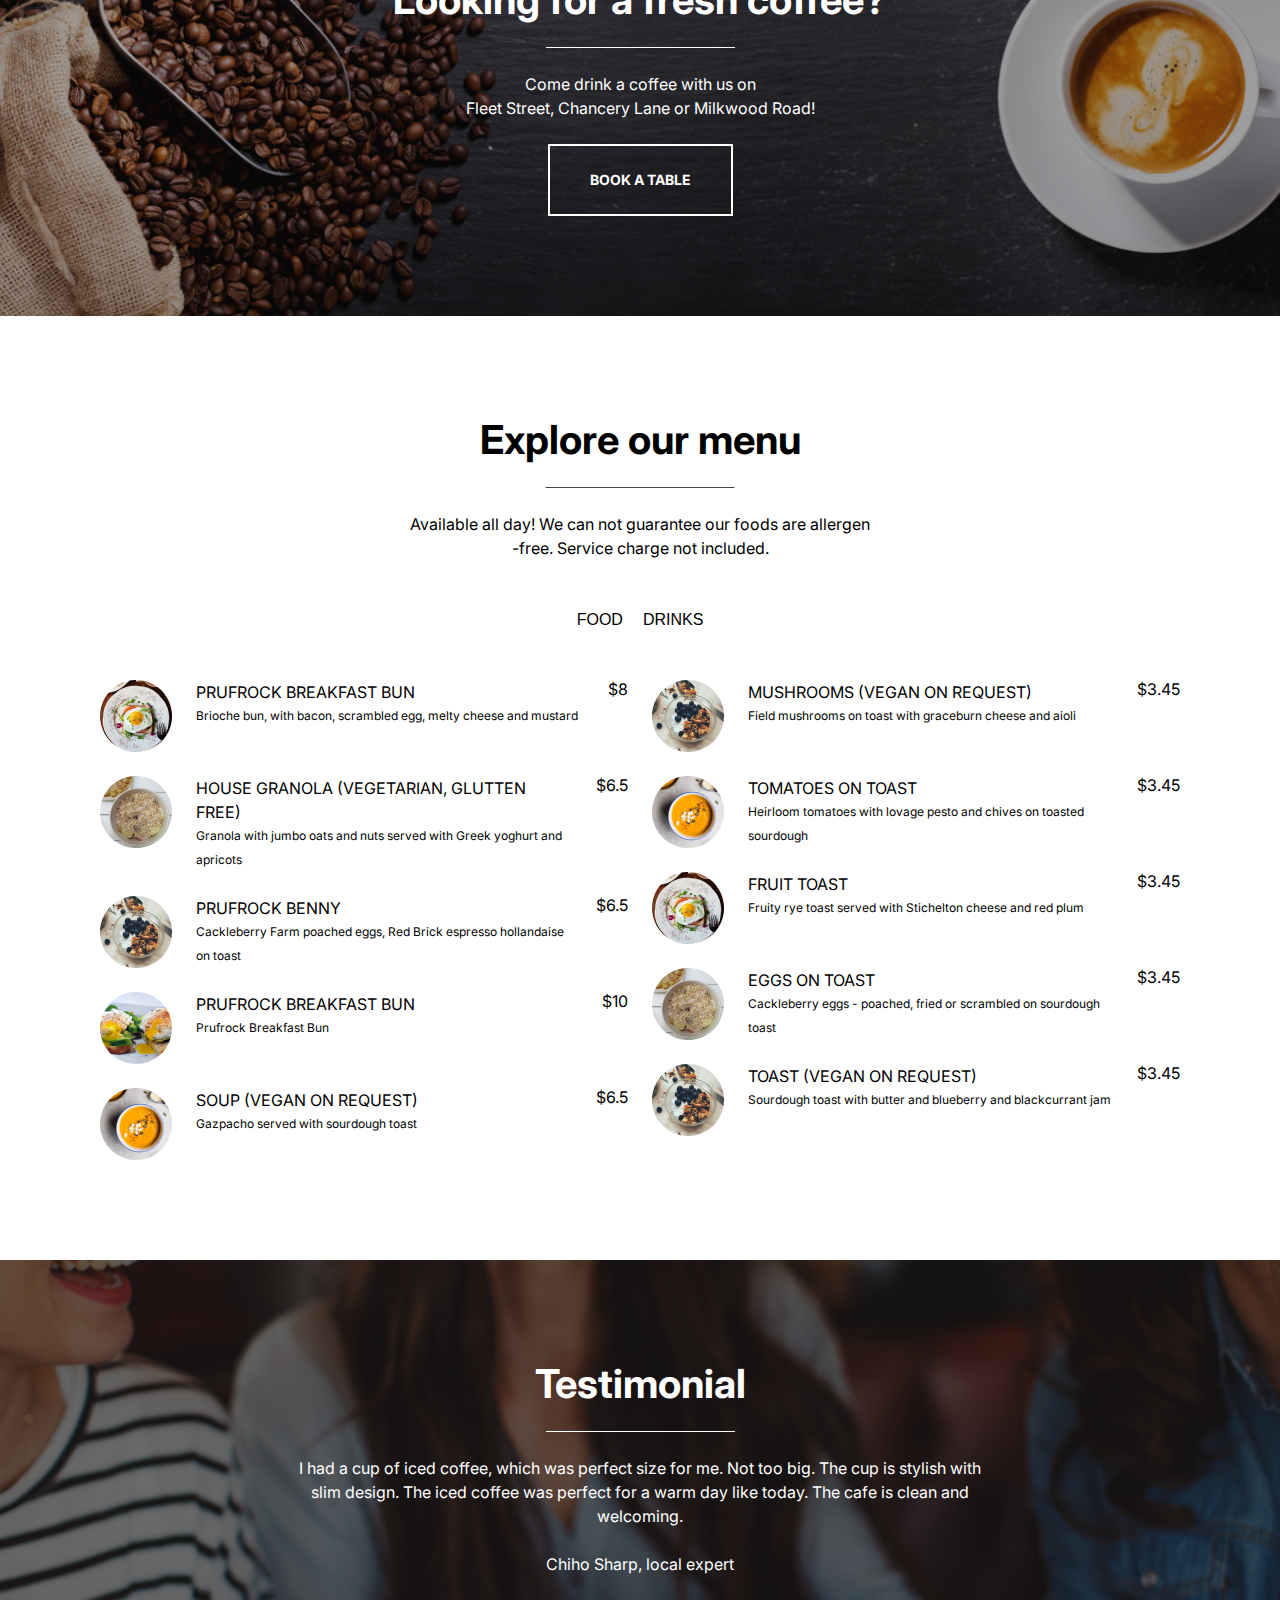
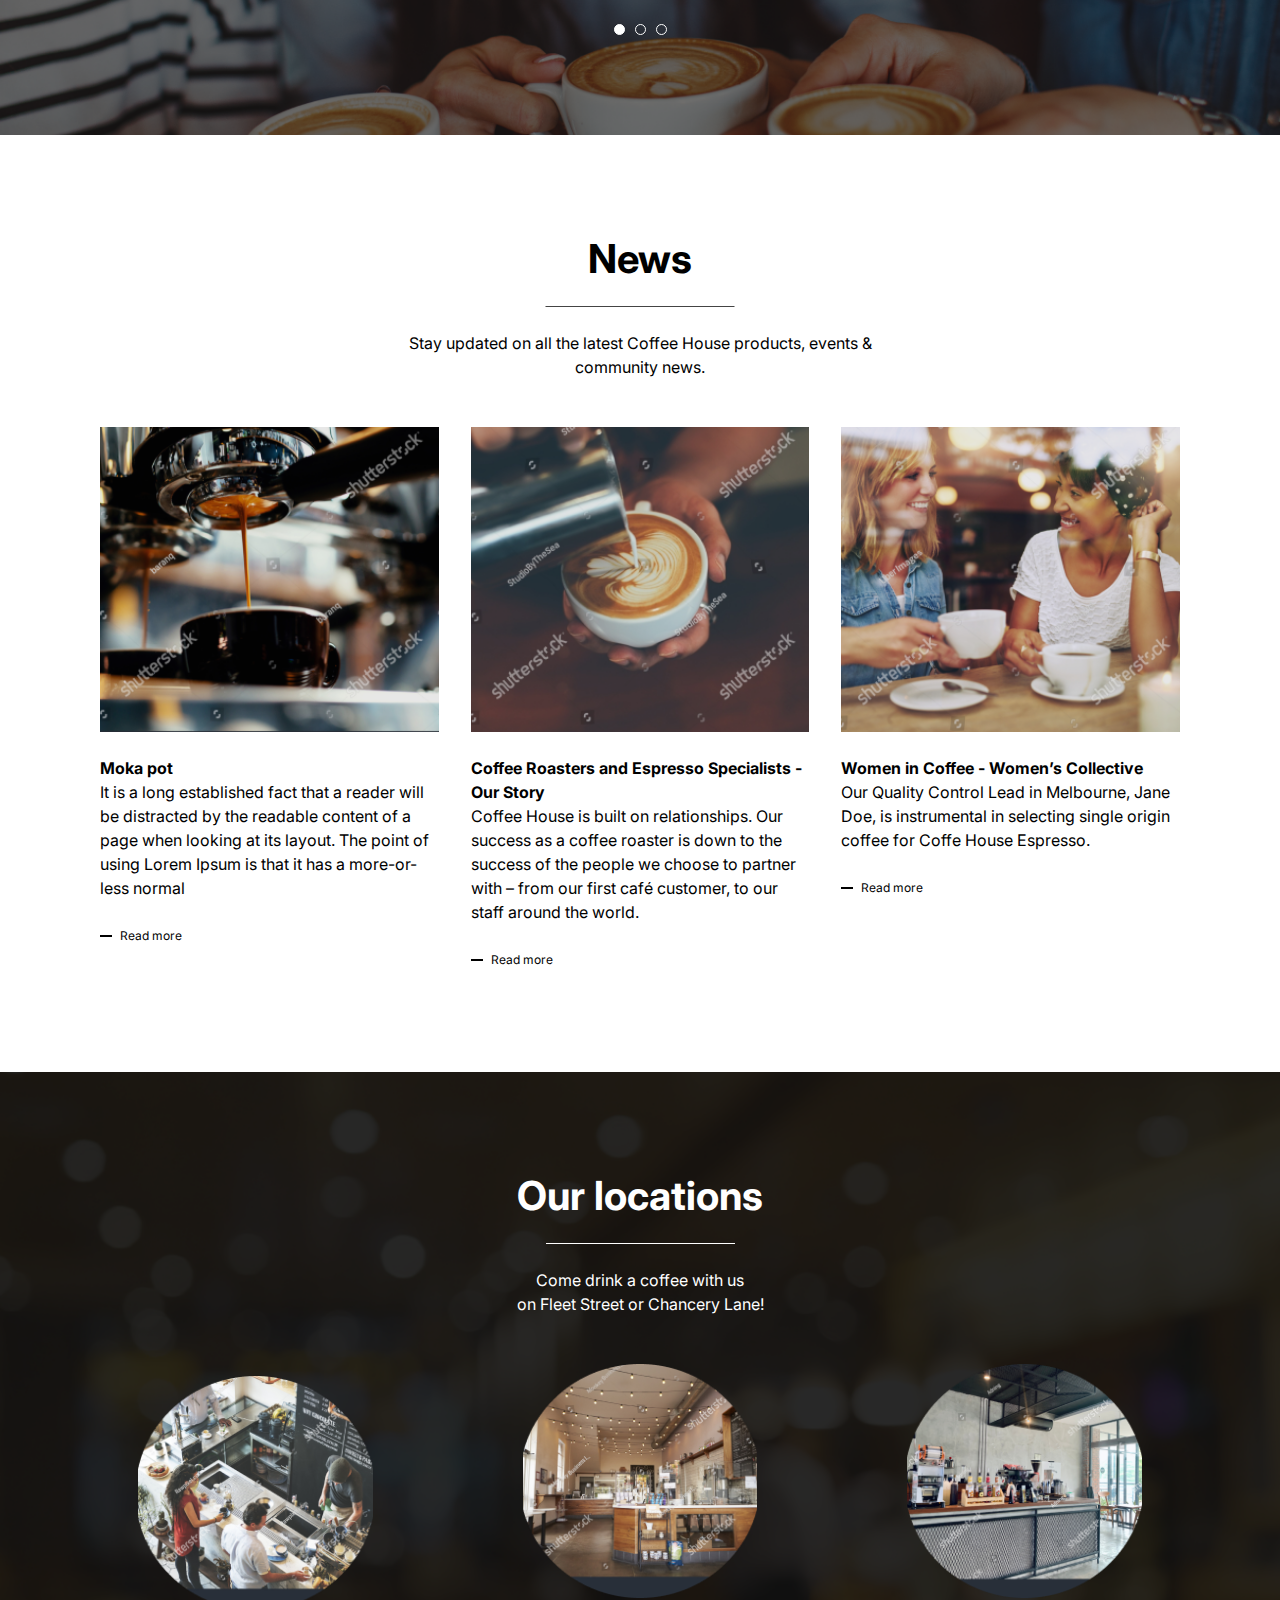
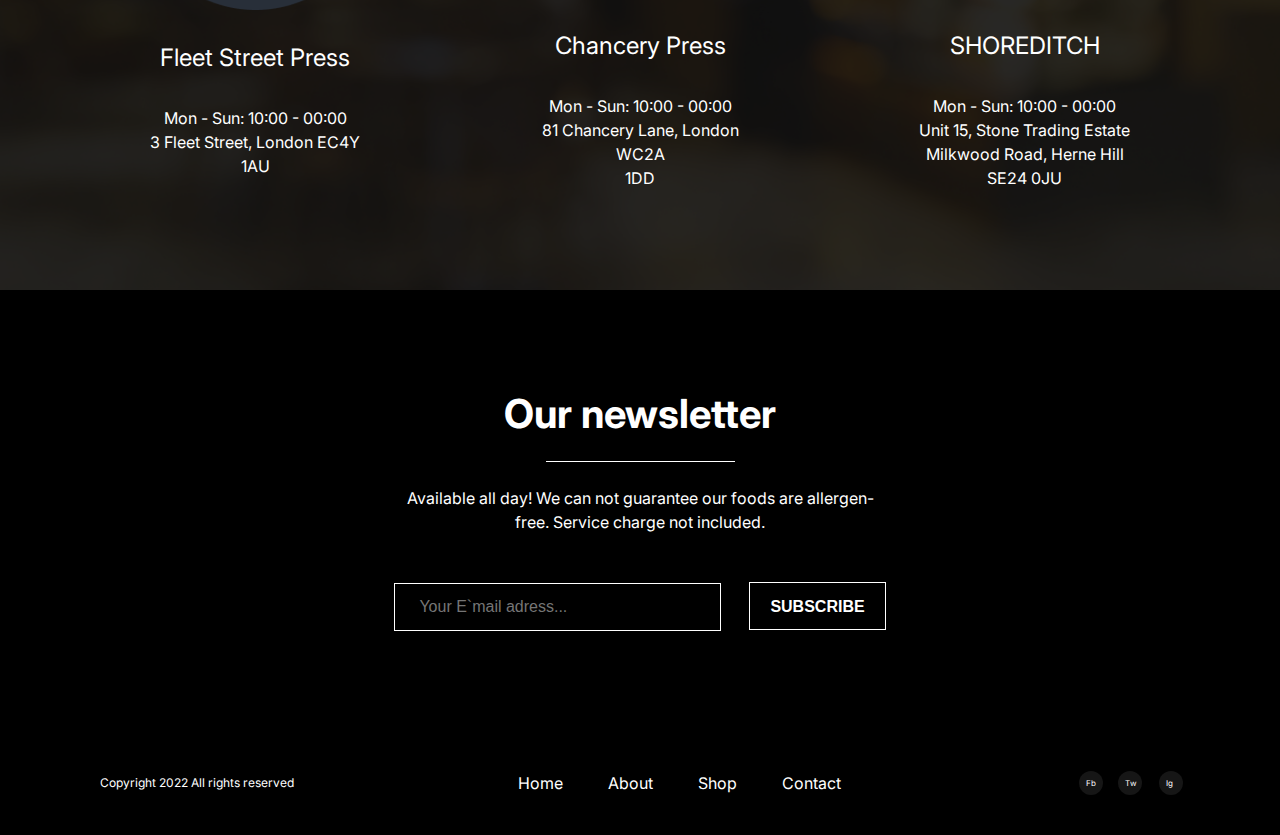
==== commit 37af8a19: "." ====
--- a/index.html
+++ b/index.html
@@ -137,13 +137,13 @@
 					</div>
 					<div class="menu__body body-menu">
 						<div class="body-menu__links">
-							<a href="" class="body-menu__link">food</a>
-							<a href="" class="body-menu__link">drinks</a>
+							<button type="button" class="body-menu__link">food</button>
+							<button type="button" class="body-menu__link">drinks</button>
 						</div>
 						<div class="body-menu__items">
 							<div class="body-menu__column">
 								<div class="body-menu__item item-menu-body">
-									<div class="item-menu-body__image"><img src="img/menu/item1.png" alt=""></div>
+									<a href="PRUFROCK.html" class="item-menu-body__image"><img src="img/menu/item1.png" alt=""></a>
 									<div class="item-menu-body__body">
 										<a href="PRUFROCK.html" class="item-menu-body__name">Prufrock Breakfast Bun</a>
 										<div class="item-menu-body__composition">Brioche bun, with bacon, scrambled egg, melty cheese and mustard</div>
@@ -151,7 +151,7 @@
 									<div class="item-menu-body__priece">$8</div>
 								</div>
 								<div class="body-menu__item item-menu-body">
-									<div class="item-menu-body__image"><img src="img/menu/item2.png" alt=""></div>
+									<a href="Granola.html" class="item-menu-body__image"><img src="img/menu/item2.png" alt=""></a>
 									<div class="item-menu-body__body">
 										<a href="Granola.html" class="item-menu-body__name">House Granola (Vegetarian, Glutten Free)</a>
 										<div class="item-menu-body__composition">Granola with jumbo oats and nuts served with Greek yoghurt and apricots</div>
@@ -159,7 +159,7 @@
 									<div class="item-menu-body__priece">$6.5</div>
 								</div>
 								<div class="body-menu__item item-menu-body">
-									<div class="item-menu-body__image"><img src="img/menu/item3.png" alt=""></div>
+									<a href="Blueberry.html" class="item-menu-body__image"><img src="img/menu/item3.png" alt=""></a>
 									<div class="item-menu-body__body">
 										<a href="Blueberry.html" class="item-menu-body__name">Prufrock benny</a>
 										<div class="item-menu-body__composition">Cackleberry Farm poached eggs, Red Brick espresso hollandaise on toast</div>
@@ -167,17 +167,17 @@
 									<div class="item-menu-body__priece">$6.5</div>
 								</div>
 								<div class="body-menu__item item-menu-body">
-									<div class="item-menu-body__image"><img src="img/menu/item4.png" alt=""></div>
-									<div class="item-menu-body__body">
-										<a href="" class="item-menu-body__name">Prufrock Breakfast Bun</a>
+									<a href="PRUFROCK.html" class="item-menu-body__image"><img src="img/menu/item4.png" alt=""></a>
+									<div class="item-menu-body__body">
+										<a href="PRUFROCK.html" class="item-menu-body__name">Prufrock Breakfast Bun</a>
 										<div class="item-menu-body__composition">Prufrock Breakfast Bun</div>
 									</div>
 									<div class="item-menu-body__priece">$10</div>
 								</div>
 								<div class="body-menu__item item-menu-body">
-									<div class="item-menu-body__image"><img src="img/menu/item5.png" alt=""></div>
-									<div class="item-menu-body__body">
-										<a href="" class="item-menu-body__name">Soup (Vegan on request)</a>
+									<a href="Blueberry.html" class="item-menu-body__image"><img src="img/menu/item5.png" alt=""></a>
+									<div class="item-menu-body__body">
+										<a href="Blueberry.html" class="item-menu-body__name">Soup (Vegan on request)</a>
 										<div class="item-menu-body__composition">Gazpacho served with sourdough toast</div>
 									</div>
 									<div class="item-menu-body__priece">$6.5</div>
@@ -185,41 +185,41 @@
 							</div>
 							<div class="body-menu__column">
 								<div class="body-menu__item item-menu-body">
-									<div class="item-menu-body__image"><img src="img/menu/item3.png" alt=""></div>
-									<div class="item-menu-body__body">
-										<a href="" class="item-menu-body__name">Mushrooms (Vegan on request)</a>
+									<a href="Granola.html" class="item-menu-body__image"><img src="img/menu/item3.png" alt=""></a>
+									<div class="item-menu-body__body">
+										<a href="Granola.html" class="item-menu-body__name">Mushrooms (Vegan on request)</a>
 										<div class="item-menu-body__composition">Field mushrooms on toast with graceburn cheese and aioli</div>
 									</div>
 									<div class="item-menu-body__priece">$3.45</div>
 								</div>
 								<div class="body-menu__item item-menu-body">
-									<div class="item-menu-body__image"><img src="img/menu/item5.png" alt=""></div>
-									<div class="item-menu-body__body">
-										<a href="" class="item-menu-body__name">Tomatoes on toast</a>
+									<a href="Granola.html" class="item-menu-body__image"><img src="img/menu/item5.png" alt=""></a>
+									<div class="item-menu-body__body">
+										<a href="Granola.html" class="item-menu-body__name">Tomatoes on toast</a>
 										<div class="item-menu-body__composition">Heirloom tomatoes with lovage pesto and chives on toasted sourdough</div>
 									</div>
 									<div class="item-menu-body__priece">$3.45</div>
 								</div>
 								<div class="body-menu__item item-menu-body">
-									<div class="item-menu-body__image"><img src="img/menu/item1.png" alt=""></div>
-									<div class="item-menu-body__body">
-										<a href="" class="item-menu-body__name">Fruit Toast</a>
+									<a href="Blueberry.html" class="item-menu-body__image"><img src="img/menu/item1.png" alt=""></a>
+									<div class="item-menu-body__body">
+										<a href="Blueberry.html" class="item-menu-body__name">Fruit Toast</a>
 										<div class="item-menu-body__composition">Fruity rye toast served with Stichelton cheese and red plum</div>
 									</div>
 									<div class="item-menu-body__priece">$3.45</div>
 								</div>
 								<div class="body-menu__item item-menu-body">
-									<div class="item-menu-body__image"><img src="img/menu/item2.png" alt=""></div>
-									<div class="item-menu-body__body">
-										<a href="" class="item-menu-body__name">Eggs on toast</a>
+									<a href="PRUFROCK.html" class="item-menu-body__image"><img src="img/menu/item2.png" alt=""></a>
+									<div class="item-menu-body__body">
+										<a href="PRUFROCK.html" class="item-menu-body__name">Eggs on toast</a>
 										<div class="item-menu-body__composition">Cackleberry eggs - poached, fried or scrambled on sourdough toast</div>
 									</div>
 									<div class="item-menu-body__priece">$3.45</div>
 								</div>
 								<div class="body-menu__item item-menu-body">
-									<div class="item-menu-body__image"><img src="img/menu/item3.png" alt=""></div>
-									<div class="item-menu-body__body">
-										<a href="" class="item-menu-body__name">Toast (Vegan on request)</a>
+									<a href="PRUFROCK.html" class="item-menu-body__image"><img src="img/menu/item3.png" alt=""></a>
+									<div class="item-menu-body__body">
+										<a href="PRUFROCK.html" class="item-menu-body__name">Toast (Vegan on request)</a>
 										<div class="item-menu-body__composition">Sourdough toast with butter and blueberry and blackcurrant jam</div>
 									</div>
 									<div class="item-menu-body__priece">$3.45</div>
--- a/css/style.css
+++ b/css/style.css
@@ -27,6 +27,7 @@
 h6 {
   font-size: inherit;
   font-weight: inherit; }
+button{background-color: transparent;cursor: pointer;}
 
 html,
 body {
@@ -918,7 +919,7 @@
 }
 @media(max-width: 768px){
   .fullscreen__body{
-    padding: 300px 0 300px 0;
+    padding: 160px 0 160px 0;
   }
   .fullscreen__logo{
     margin-bottom: 15px;
@@ -979,6 +980,9 @@
   .benefits__image{
     width: 230%;
     height: 86%;
+  }
+  .benefits__item:not(:last-child) {
+    margin-bottom: 20px;
   }
 }
 /*---Menu ---News---Phrase-----------------------------------*/
@@ -1104,7 +1108,7 @@
 }
 @media(max-width:767px){
   .page__food {
-  padding: 100px ;
+  padding: 100px 100px 0 ;
 }
   .body-food{
     gap: 15px;
@@ -1117,7 +1121,7 @@
 }
 @media(max-width:540px){
   .page__food {
-  padding: 80px ;
+  padding: 80px 0 80px 0 ;
 }
   .body-food{
     gap: 15px;
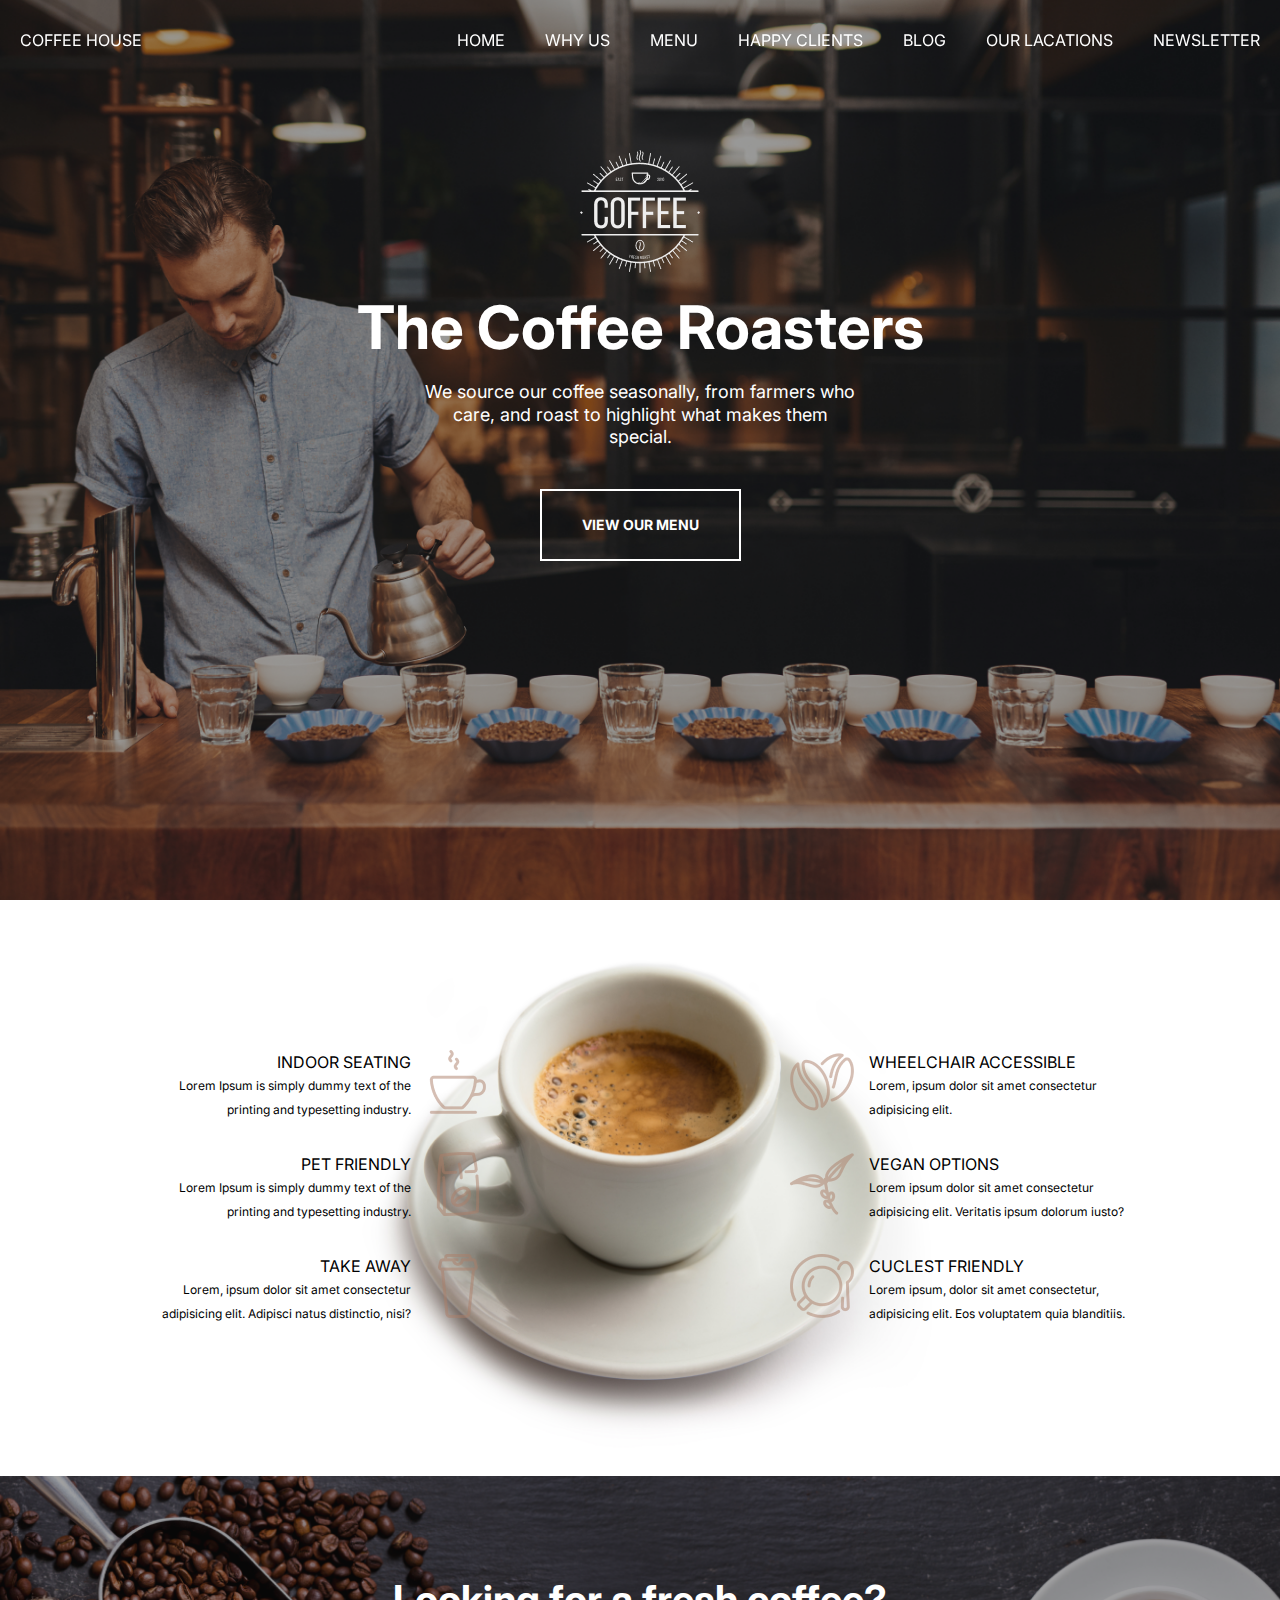
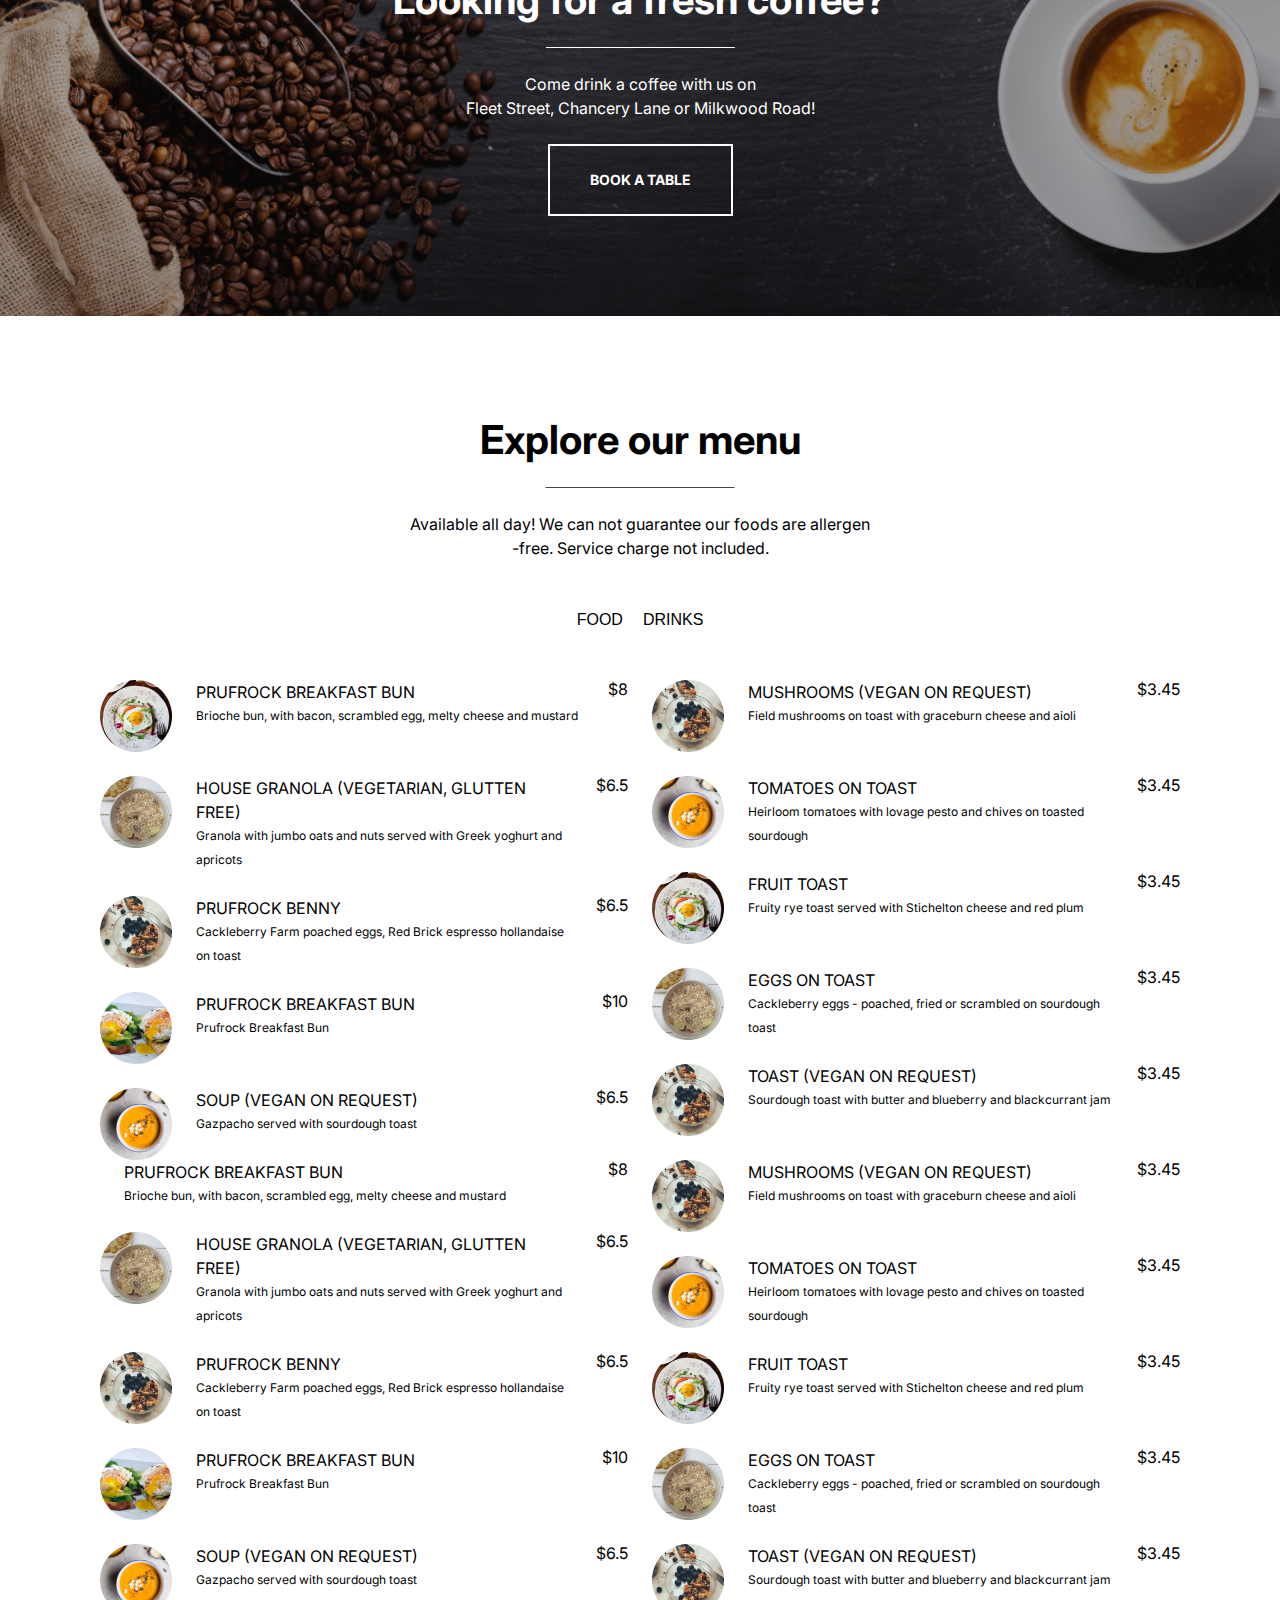
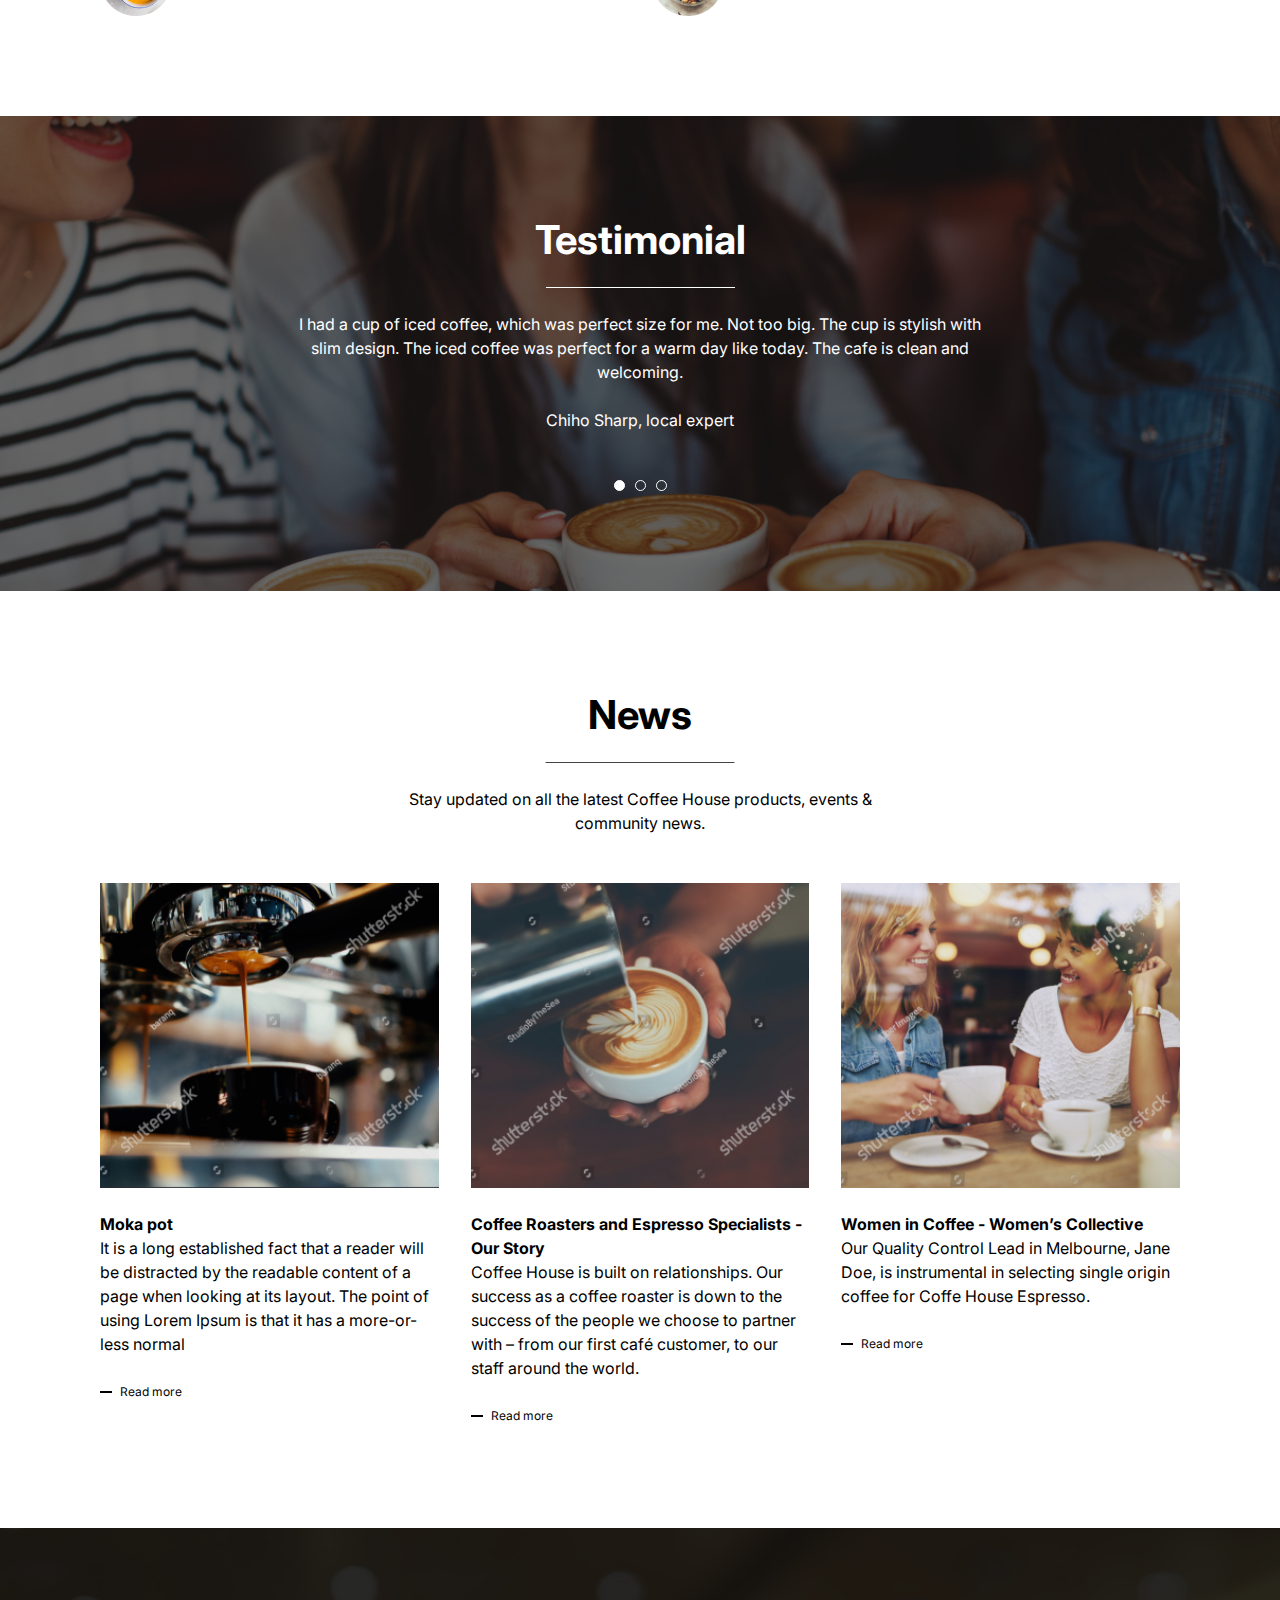
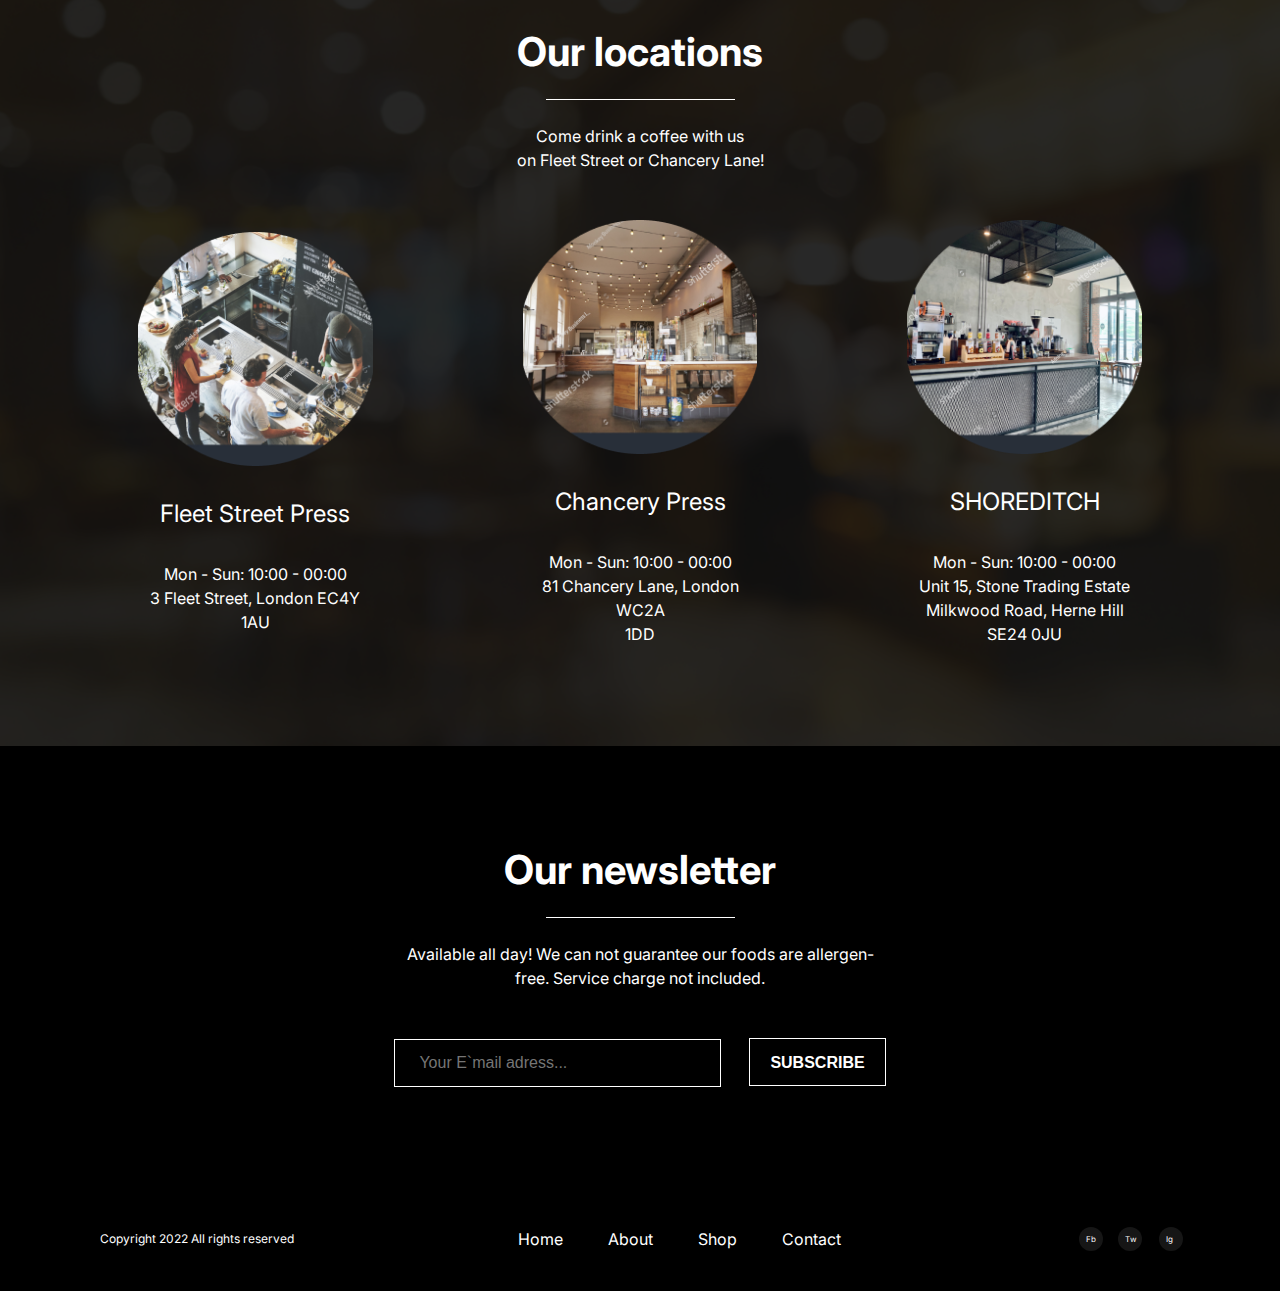
==== commit 1a5626c4: "." ====
--- a/index.html
+++ b/index.html
@@ -137,10 +137,10 @@
 					</div>
 					<div class="menu__body body-menu">
 						<div class="body-menu__links">
-							<button type="button" class="body-menu__link">food</button>
-							<button type="button" class="body-menu__link">drinks</button>
-						</div>
-						<div class="body-menu__items">
+							<button type="button" class="body-menu__link body-menu__link__food body-menu__link__active">food</button>
+							<button type="button" class="body-menu__link body-menu__link__drink">drinks</button>
+						</div>
+						<div class="body-menu__items body-menu__items__food body-menu__items__active">
 							<div class="body-menu__column">
 								<div class="body-menu__item item-menu-body">
 									<a href="PRUFROCK.html" class="item-menu-body__image"><img src="img/menu/item1.png" alt=""></a>
@@ -185,9 +185,9 @@
 							</div>
 							<div class="body-menu__column">
 								<div class="body-menu__item item-menu-body">
-									<a href="Granola.html" class="item-menu-body__image"><img src="img/menu/item3.png" alt=""></a>
-									<div class="item-menu-body__body">
-										<a href="Granola.html" class="item-menu-body__name">Mushrooms (Vegan on request)</a>
+									<a href="Blueberry.html" class="item-menu-body__image"><img src="img/menu/item3.png" alt=""></a>
+									<div class="item-menu-body__body">
+										<a href="Blueberry.html" class="item-menu-body__name">Mushrooms (Vegan on request)</a>
 										<div class="item-menu-body__composition">Field mushrooms on toast with graceburn cheese and aioli</div>
 									</div>
 									<div class="item-menu-body__priece">$3.45</div>
@@ -201,25 +201,111 @@
 									<div class="item-menu-body__priece">$3.45</div>
 								</div>
 								<div class="body-menu__item item-menu-body">
-									<a href="Blueberry.html" class="item-menu-body__image"><img src="img/menu/item1.png" alt=""></a>
-									<div class="item-menu-body__body">
-										<a href="Blueberry.html" class="item-menu-body__name">Fruit Toast</a>
+									<a href="PRUFROCK.html" class="item-menu-body__image"><img src="img/menu/item1.png" alt=""></a>
+									<div class="item-menu-body__body">
+										<a href="PRUFROCK.html" class="item-menu-body__name">Fruit Toast</a>
 										<div class="item-menu-body__composition">Fruity rye toast served with Stichelton cheese and red plum</div>
 									</div>
 									<div class="item-menu-body__priece">$3.45</div>
 								</div>
 								<div class="body-menu__item item-menu-body">
-									<a href="PRUFROCK.html" class="item-menu-body__image"><img src="img/menu/item2.png" alt=""></a>
-									<div class="item-menu-body__body">
-										<a href="PRUFROCK.html" class="item-menu-body__name">Eggs on toast</a>
+									<a href="Granola.html.html" class="item-menu-body__image"><img src="img/menu/item2.png" alt=""></a>
+									<div class="item-menu-body__body">
+										<a href="Granola.html" class="item-menu-body__name">Eggs on toast</a>
 										<div class="item-menu-body__composition">Cackleberry eggs - poached, fried or scrambled on sourdough toast</div>
 									</div>
 									<div class="item-menu-body__priece">$3.45</div>
 								</div>
 								<div class="body-menu__item item-menu-body">
-									<a href="PRUFROCK.html" class="item-menu-body__image"><img src="img/menu/item3.png" alt=""></a>
-									<div class="item-menu-body__body">
-										<a href="PRUFROCK.html" class="item-menu-body__name">Toast (Vegan on request)</a>
+									<a href="Blueberry.html" class="item-menu-body__image"><img src="img/menu/item3.png" alt=""></a>
+									<div class="item-menu-body__body">
+										<a href="Blueberry.html" class="item-menu-body__name">Toast (Vegan on request)</a>
+										<div class="item-menu-body__composition">Sourdough toast with butter and blueberry and blackcurrant jam</div>
+									</div>
+									<div class="item-menu-body__priece">$3.45</div>
+								</div>
+							</div>
+						</div>
+						<div class="body-menu__items body-menu__items__drink">
+							<div class="body-menu__column">
+								<div class="body-menu__item item-menu-body">
+									<a href="PRUFROCK.html" class="item-menu-body__image"><img src="img/menu/" alt=""></a>
+									<div class="item-menu-body__body">
+										<a href="PRUFROCK.html" class="item-menu-body__name">Prufrock Breakfast Bun</a>
+										<div class="item-menu-body__composition">Brioche bun, with bacon, scrambled egg, melty cheese and mustard</div>
+									</div>
+									<div class="item-menu-body__priece">$8</div>
+								</div>
+								<div class="body-menu__item item-menu-body">
+									<a href="Granola.html" class="item-menu-body__image"><img src="img/menu/item2.png" alt=""></a>
+									<div class="item-menu-body__body">
+										<a href="Granola.html" class="item-menu-body__name">House Granola (Vegetarian, Glutten Free)</a>
+										<div class="item-menu-body__composition">Granola with jumbo oats and nuts served with Greek yoghurt and apricots</div>
+									</div>
+									<div class="item-menu-body__priece">$6.5</div>
+								</div>
+								<div class="body-menu__item item-menu-body">
+									<a href="Blueberry.html" class="item-menu-body__image"><img src="img/menu/item3.png" alt=""></a>
+									<div class="item-menu-body__body">
+										<a href="Blueberry.html" class="item-menu-body__name">Prufrock benny</a>
+										<div class="item-menu-body__composition">Cackleberry Farm poached eggs, Red Brick espresso hollandaise on toast</div>
+									</div>
+									<div class="item-menu-body__priece">$6.5</div>
+								</div>
+								<div class="body-menu__item item-menu-body">
+									<a href="PRUFROCK.html" class="item-menu-body__image"><img src="img/menu/item4.png" alt=""></a>
+									<div class="item-menu-body__body">
+										<a href="PRUFROCK.html" class="item-menu-body__name">Prufrock Breakfast Bun</a>
+										<div class="item-menu-body__composition">Prufrock Breakfast Bun</div>
+									</div>
+									<div class="item-menu-body__priece">$10</div>
+								</div>
+								<div class="body-menu__item item-menu-body">
+									<a href="Blueberry.html" class="item-menu-body__image"><img src="img/menu/item5.png" alt=""></a>
+									<div class="item-menu-body__body">
+										<a href="Blueberry.html" class="item-menu-body__name">Soup (Vegan on request)</a>
+										<div class="item-menu-body__composition">Gazpacho served with sourdough toast</div>
+									</div>
+									<div class="item-menu-body__priece">$6.5</div>
+								</div>
+							</div>
+							<div class="body-menu__column">
+								<div class="body-menu__item item-menu-body">
+									<a href="Blueberry.html" class="item-menu-body__image"><img src="img/menu/item3.png" alt=""></a>
+									<div class="item-menu-body__body">
+										<a href="Blueberry.html" class="item-menu-body__name">Mushrooms (Vegan on request)</a>
+										<div class="item-menu-body__composition">Field mushrooms on toast with graceburn cheese and aioli</div>
+									</div>
+									<div class="item-menu-body__priece">$3.45</div>
+								</div>
+								<div class="body-menu__item item-menu-body">
+									<a href="Granola.html" class="item-menu-body__image"><img src="img/menu/item5.png" alt=""></a>
+									<div class="item-menu-body__body">
+										<a href="Granola.html" class="item-menu-body__name">Tomatoes on toast</a>
+										<div class="item-menu-body__composition">Heirloom tomatoes with lovage pesto and chives on toasted sourdough</div>
+									</div>
+									<div class="item-menu-body__priece">$3.45</div>
+								</div>
+								<div class="body-menu__item item-menu-body">
+									<a href="PRUFROCK.html" class="item-menu-body__image"><img src="img/menu/item1.png" alt=""></a>
+									<div class="item-menu-body__body">
+										<a href="PRUFROCK.html" class="item-menu-body__name">Fruit Toast</a>
+										<div class="item-menu-body__composition">Fruity rye toast served with Stichelton cheese and red plum</div>
+									</div>
+									<div class="item-menu-body__priece">$3.45</div>
+								</div>
+								<div class="body-menu__item item-menu-body">
+									<a href="Granola.html.html" class="item-menu-body__image"><img src="img/menu/item2.png" alt=""></a>
+									<div class="item-menu-body__body">
+										<a href="Granola.html" class="item-menu-body__name">Eggs on toast</a>
+										<div class="item-menu-body__composition">Cackleberry eggs - poached, fried or scrambled on sourdough toast</div>
+									</div>
+									<div class="item-menu-body__priece">$3.45</div>
+								</div>
+								<div class="body-menu__item item-menu-body">
+									<a href="Blueberry.html" class="item-menu-body__image"><img src="img/menu/item3.png" alt=""></a>
+									<div class="item-menu-body__body">
+										<a href="Blueberry.html" class="item-menu-body__name">Toast (Vegan on request)</a>
 										<div class="item-menu-body__composition">Sourdough toast with butter and blueberry and blackcurrant jam</div>
 									</div>
 									<div class="item-menu-body__priece">$3.45</div>
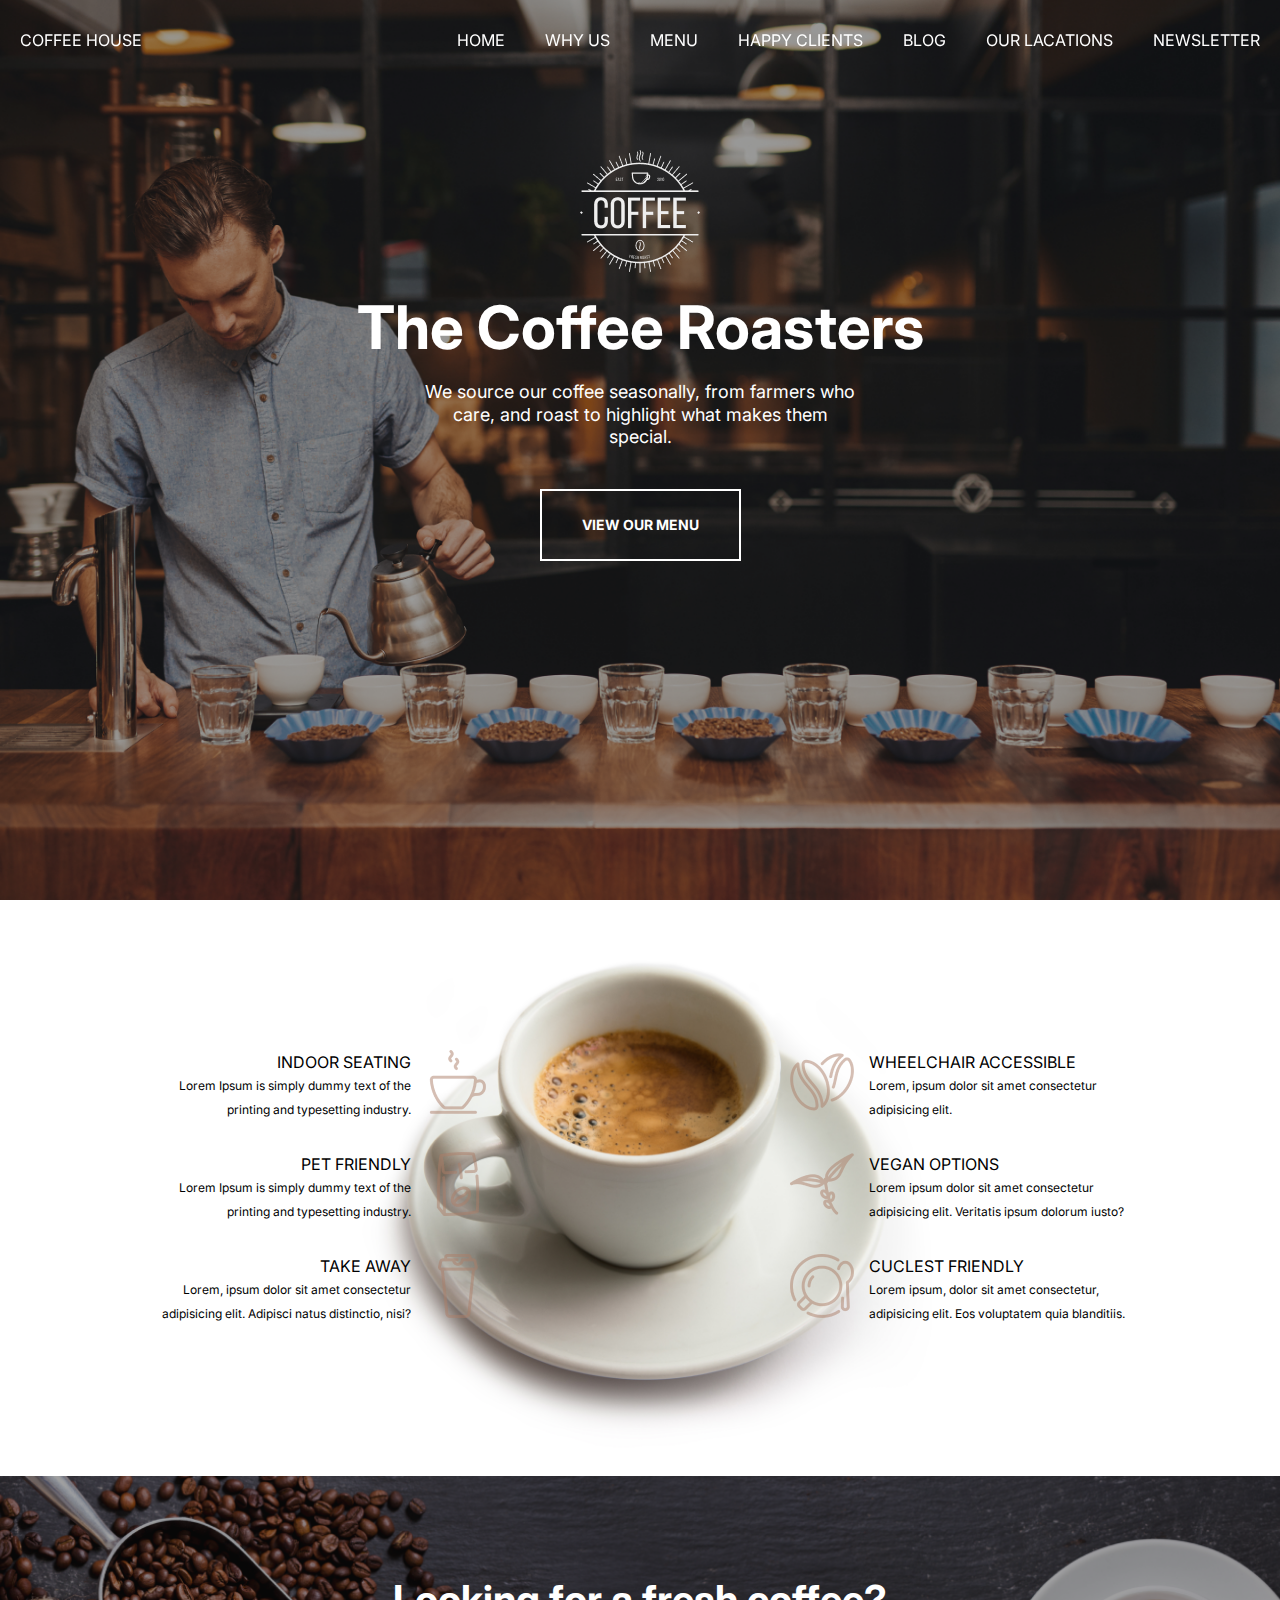
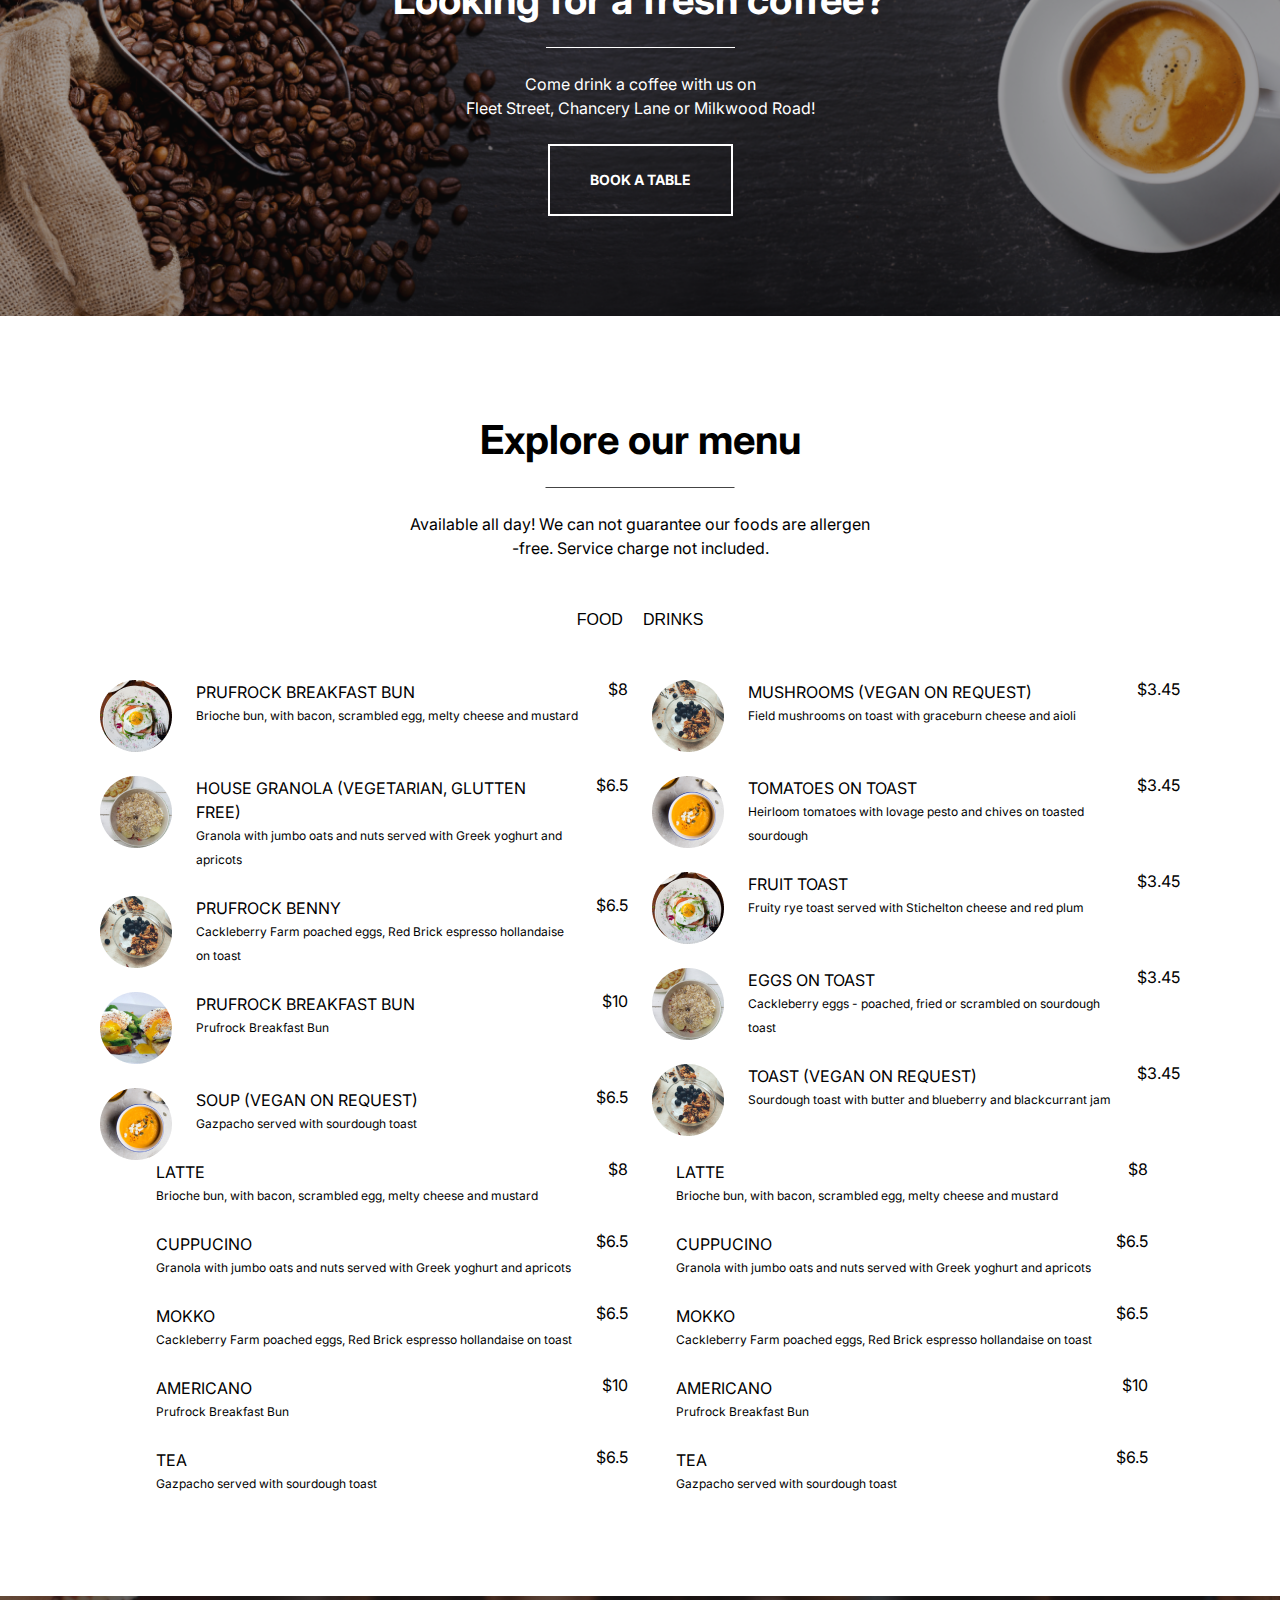
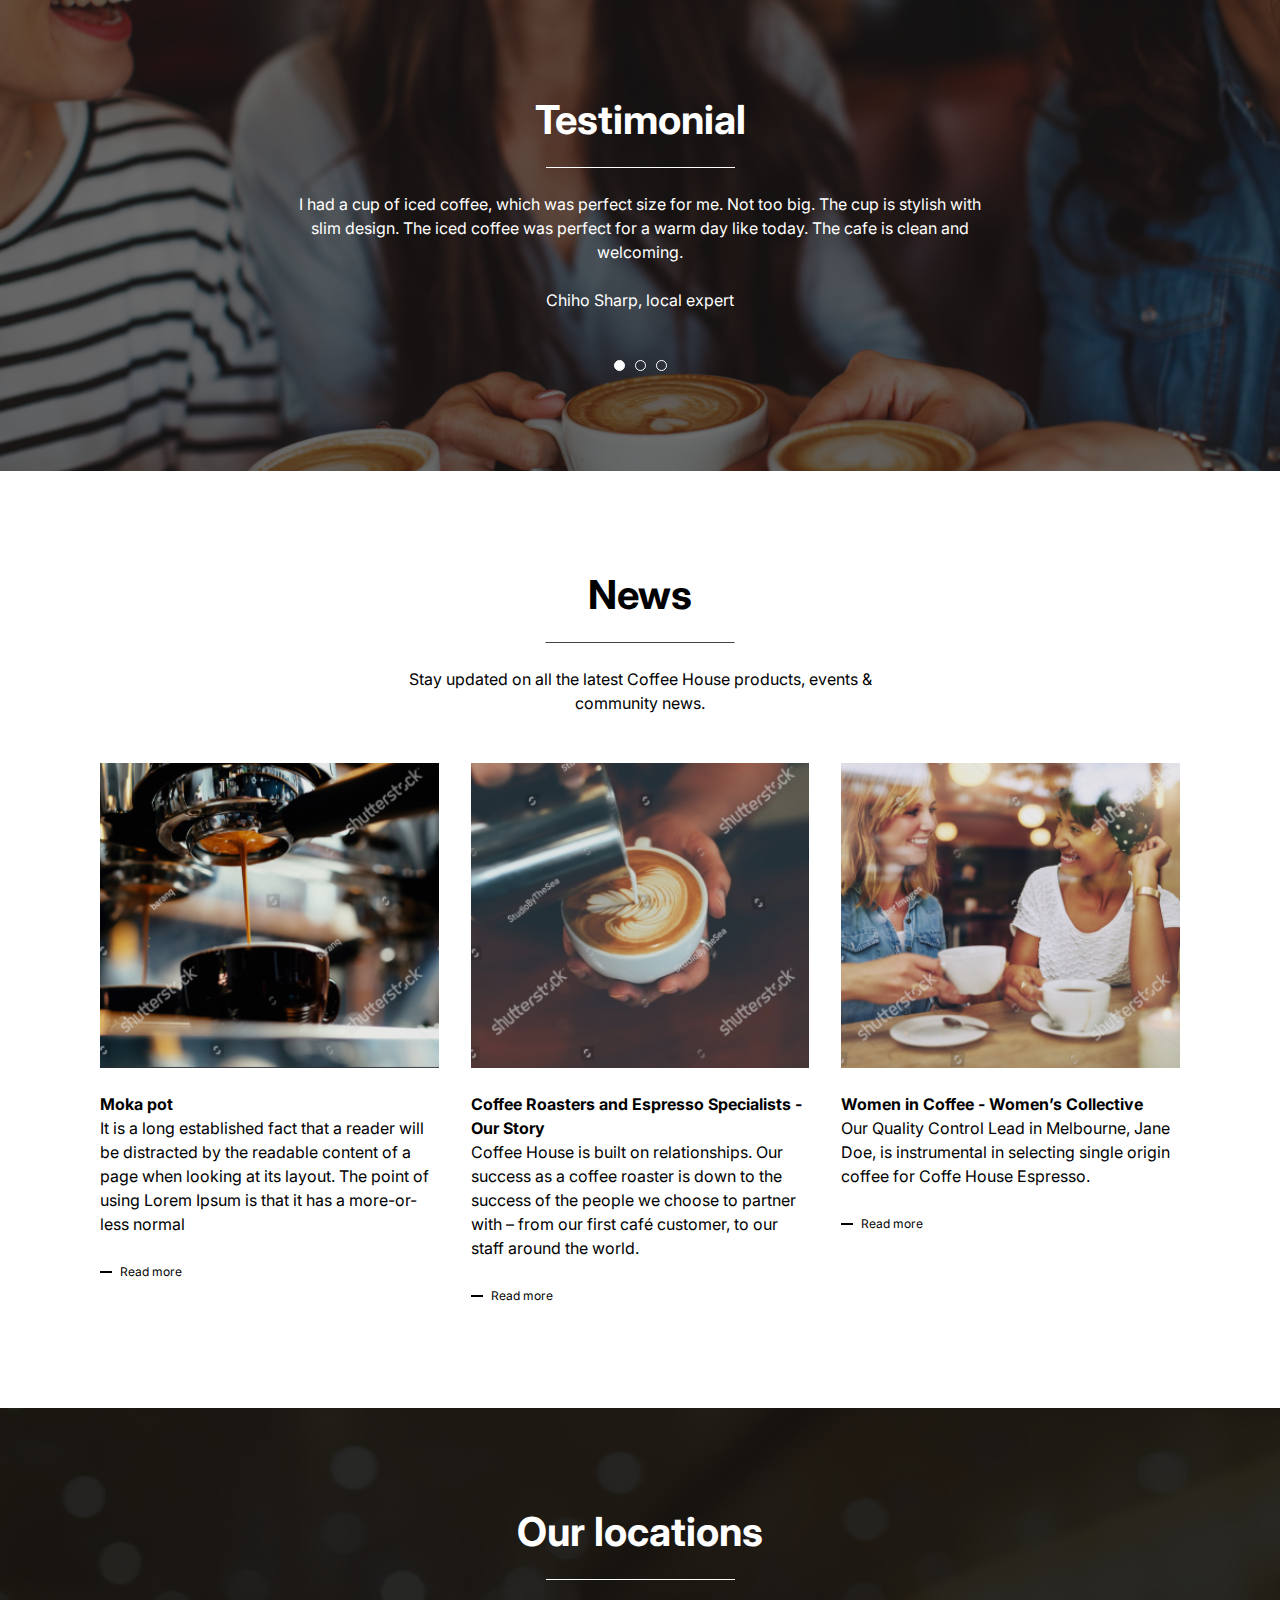
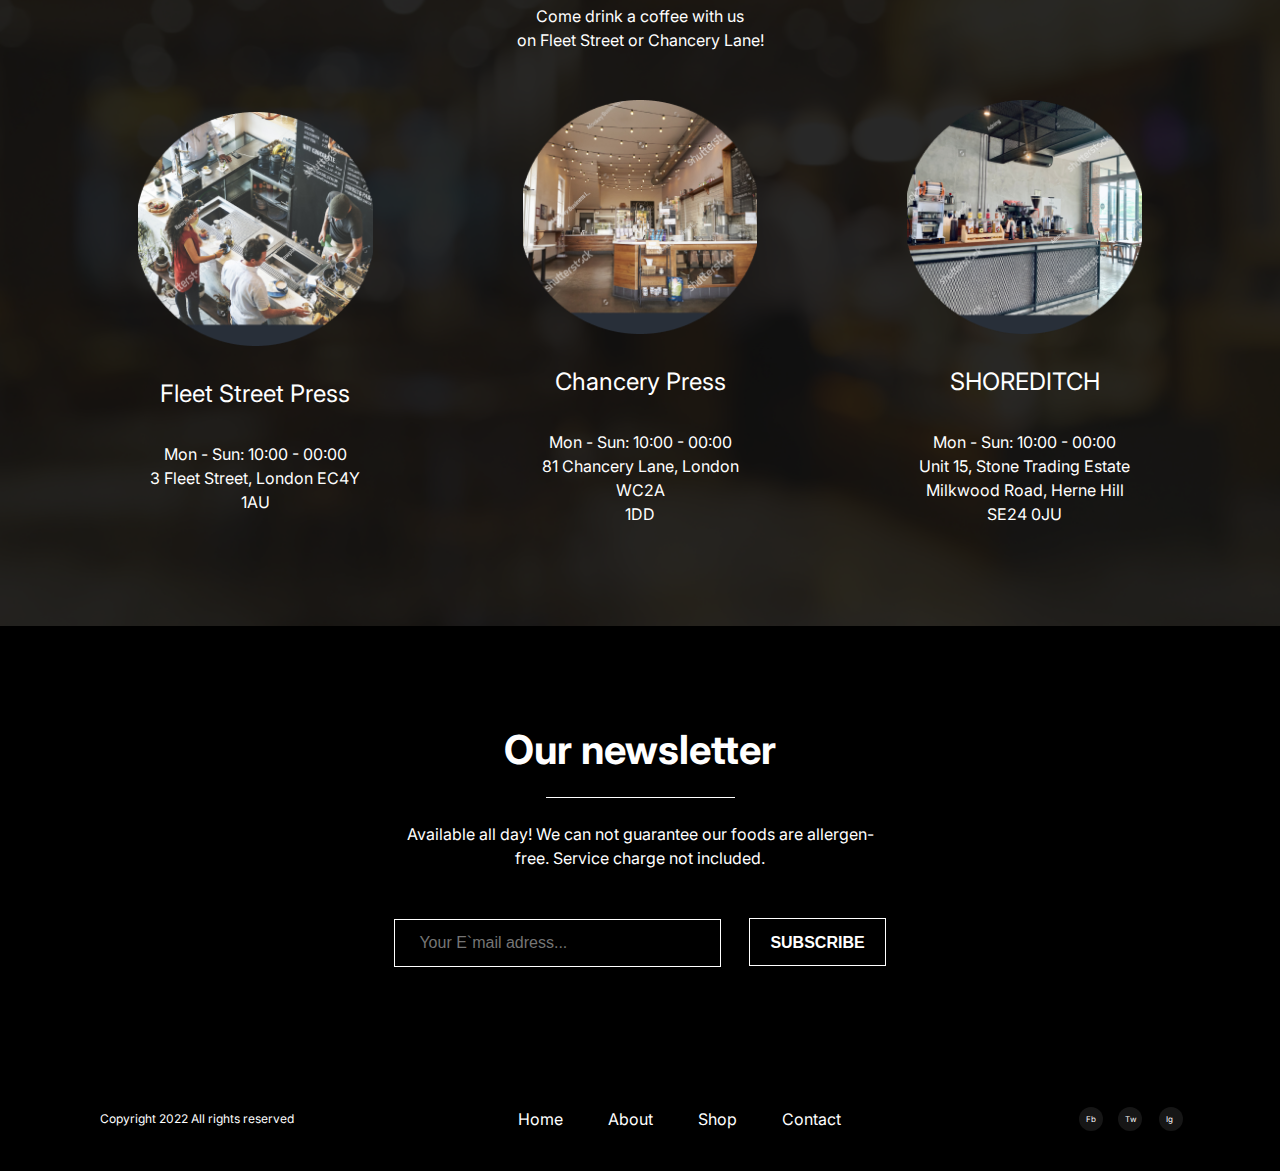
==== commit 65bbe489: "drinks" ====
--- a/index.html
+++ b/index.html
@@ -229,41 +229,41 @@
 						<div class="body-menu__items body-menu__items__drink">
 							<div class="body-menu__column">
 								<div class="body-menu__item item-menu-body">
-									<a href="PRUFROCK.html" class="item-menu-body__image"><img src="img/menu/" alt=""></a>
-									<div class="item-menu-body__body">
-										<a href="PRUFROCK.html" class="item-menu-body__name">Prufrock Breakfast Bun</a>
+									<a href="PRUFROCK.html" class="item-menu-body__image"><img src="img/menu/latte.png" alt=""></a>
+									<div class="item-menu-body__body">
+										<a href="PRUFROCK.html" class="item-menu-body__name">LATTE</a>
 										<div class="item-menu-body__composition">Brioche bun, with bacon, scrambled egg, melty cheese and mustard</div>
 									</div>
 									<div class="item-menu-body__priece">$8</div>
 								</div>
 								<div class="body-menu__item item-menu-body">
-									<a href="Granola.html" class="item-menu-body__image"><img src="img/menu/item2.png" alt=""></a>
-									<div class="item-menu-body__body">
-										<a href="Granola.html" class="item-menu-body__name">House Granola (Vegetarian, Glutten Free)</a>
+									<a href="Granola.html" class="item-menu-body__image"><img src="img/menu/cap.png" alt=""></a>
+									<div class="item-menu-body__body">
+										<a href="Granola.html" class="item-menu-body__name">CUPPUCINO</a>
 										<div class="item-menu-body__composition">Granola with jumbo oats and nuts served with Greek yoghurt and apricots</div>
 									</div>
 									<div class="item-menu-body__priece">$6.5</div>
 								</div>
 								<div class="body-menu__item item-menu-body">
-									<a href="Blueberry.html" class="item-menu-body__image"><img src="img/menu/item3.png" alt=""></a>
-									<div class="item-menu-body__body">
-										<a href="Blueberry.html" class="item-menu-body__name">Prufrock benny</a>
+									<a href="Blueberry.html" class="item-menu-body__image"><img src="img/menu/mokko.png" alt=""></a>
+									<div class="item-menu-body__body">
+										<a href="Blueberry.html" class="item-menu-body__name">MOKKO</a>
 										<div class="item-menu-body__composition">Cackleberry Farm poached eggs, Red Brick espresso hollandaise on toast</div>
 									</div>
 									<div class="item-menu-body__priece">$6.5</div>
 								</div>
 								<div class="body-menu__item item-menu-body">
-									<a href="PRUFROCK.html" class="item-menu-body__image"><img src="img/menu/item4.png" alt=""></a>
-									<div class="item-menu-body__body">
-										<a href="PRUFROCK.html" class="item-menu-body__name">Prufrock Breakfast Bun</a>
+									<a href="PRUFROCK.html" class="item-menu-body__image"><img src="img/menu/amirikano.png" alt=""></a>
+									<div class="item-menu-body__body">
+										<a href="PRUFROCK.html" class="item-menu-body__name">AMERICANO</a>
 										<div class="item-menu-body__composition">Prufrock Breakfast Bun</div>
 									</div>
 									<div class="item-menu-body__priece">$10</div>
 								</div>
 								<div class="body-menu__item item-menu-body">
-									<a href="Blueberry.html" class="item-menu-body__image"><img src="img/menu/item5.png" alt=""></a>
-									<div class="item-menu-body__body">
-										<a href="Blueberry.html" class="item-menu-body__name">Soup (Vegan on request)</a>
+									<a href="Blueberry.html" class="item-menu-body__image"><img src="img/menu/tea.png" alt=""></a>
+									<div class="item-menu-body__body">
+										<a href="Blueberry.html" class="item-menu-body__name">TEA</a>
 										<div class="item-menu-body__composition">Gazpacho served with sourdough toast</div>
 									</div>
 									<div class="item-menu-body__priece">$6.5</div>
@@ -271,44 +271,44 @@
 							</div>
 							<div class="body-menu__column">
 								<div class="body-menu__item item-menu-body">
-									<a href="Blueberry.html" class="item-menu-body__image"><img src="img/menu/item3.png" alt=""></a>
-									<div class="item-menu-body__body">
-										<a href="Blueberry.html" class="item-menu-body__name">Mushrooms (Vegan on request)</a>
-										<div class="item-menu-body__composition">Field mushrooms on toast with graceburn cheese and aioli</div>
-									</div>
-									<div class="item-menu-body__priece">$3.45</div>
-								</div>
-								<div class="body-menu__item item-menu-body">
-									<a href="Granola.html" class="item-menu-body__image"><img src="img/menu/item5.png" alt=""></a>
-									<div class="item-menu-body__body">
-										<a href="Granola.html" class="item-menu-body__name">Tomatoes on toast</a>
-										<div class="item-menu-body__composition">Heirloom tomatoes with lovage pesto and chives on toasted sourdough</div>
-									</div>
-									<div class="item-menu-body__priece">$3.45</div>
-								</div>
-								<div class="body-menu__item item-menu-body">
-									<a href="PRUFROCK.html" class="item-menu-body__image"><img src="img/menu/item1.png" alt=""></a>
-									<div class="item-menu-body__body">
-										<a href="PRUFROCK.html" class="item-menu-body__name">Fruit Toast</a>
-										<div class="item-menu-body__composition">Fruity rye toast served with Stichelton cheese and red plum</div>
-									</div>
-									<div class="item-menu-body__priece">$3.45</div>
-								</div>
-								<div class="body-menu__item item-menu-body">
-									<a href="Granola.html.html" class="item-menu-body__image"><img src="img/menu/item2.png" alt=""></a>
-									<div class="item-menu-body__body">
-										<a href="Granola.html" class="item-menu-body__name">Eggs on toast</a>
-										<div class="item-menu-body__composition">Cackleberry eggs - poached, fried or scrambled on sourdough toast</div>
-									</div>
-									<div class="item-menu-body__priece">$3.45</div>
-								</div>
-								<div class="body-menu__item item-menu-body">
-									<a href="Blueberry.html" class="item-menu-body__image"><img src="img/menu/item3.png" alt=""></a>
-									<div class="item-menu-body__body">
-										<a href="Blueberry.html" class="item-menu-body__name">Toast (Vegan on request)</a>
-										<div class="item-menu-body__composition">Sourdough toast with butter and blueberry and blackcurrant jam</div>
-									</div>
-									<div class="item-menu-body__priece">$3.45</div>
+									<a href="PRUFROCK.html" class="item-menu-body__image"><img src="img/menu/latte.png" alt=""></a>
+									<div class="item-menu-body__body">
+										<a href="PRUFROCK.html" class="item-menu-body__name">LATTE</a>
+										<div class="item-menu-body__composition">Brioche bun, with bacon, scrambled egg, melty cheese and mustard</div>
+									</div>
+									<div class="item-menu-body__priece">$8</div>
+								</div>
+								<div class="body-menu__item item-menu-body">
+									<a href="Granola.html" class="item-menu-body__image"><img src="img/menu/cap.png" alt=""></a>
+									<div class="item-menu-body__body">
+										<a href="Granola.html" class="item-menu-body__name">CUPPUCINO</a>
+										<div class="item-menu-body__composition">Granola with jumbo oats and nuts served with Greek yoghurt and apricots</div>
+									</div>
+									<div class="item-menu-body__priece">$6.5</div>
+								</div>
+								<div class="body-menu__item item-menu-body">
+									<a href="Blueberry.html" class="item-menu-body__image"><img src="img/menu/mokko.png" alt=""></a>
+									<div class="item-menu-body__body">
+										<a href="Blueberry.html" class="item-menu-body__name">MOKKO</a>
+										<div class="item-menu-body__composition">Cackleberry Farm poached eggs, Red Brick espresso hollandaise on toast</div>
+									</div>
+									<div class="item-menu-body__priece">$6.5</div>
+								</div>
+								<div class="body-menu__item item-menu-body">
+									<a href="PRUFROCK.html" class="item-menu-body__image"><img src="img/menu/amirikano.png" alt=""></a>
+									<div class="item-menu-body__body">
+										<a href="PRUFROCK.html" class="item-menu-body__name">AMERICANO</a>
+										<div class="item-menu-body__composition">Prufrock Breakfast Bun</div>
+									</div>
+									<div class="item-menu-body__priece">$10</div>
+								</div>
+								<div class="body-menu__item item-menu-body">
+									<a href="Blueberry.html" class="item-menu-body__image"><img src="img/menu/tea.png" alt=""></a>
+									<div class="item-menu-body__body">
+										<a href="Blueberry.html" class="item-menu-body__name">TEA</a>
+										<div class="item-menu-body__composition">Gazpacho served with sourdough toast</div>
+									</div>
+									<div class="item-menu-body__priece">$6.5</div>
 								</div>
 							</div>
 						</div>
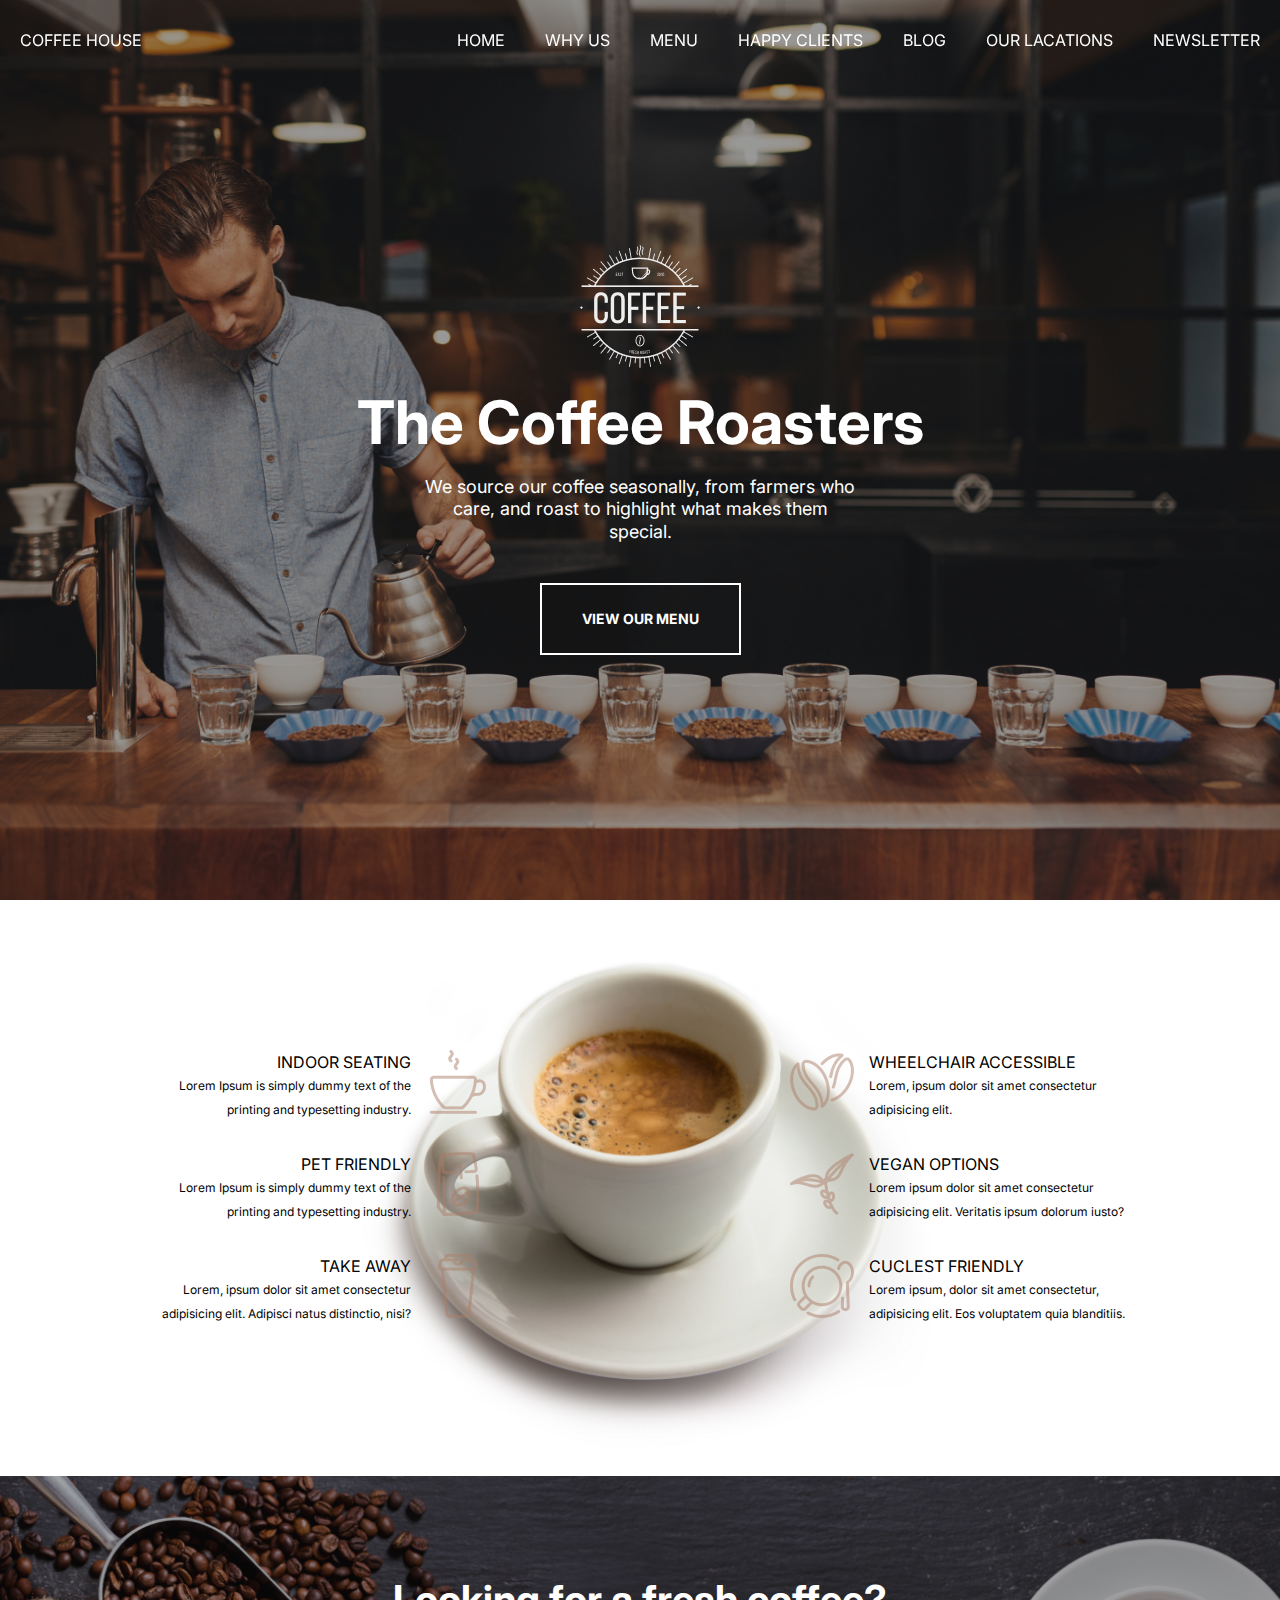
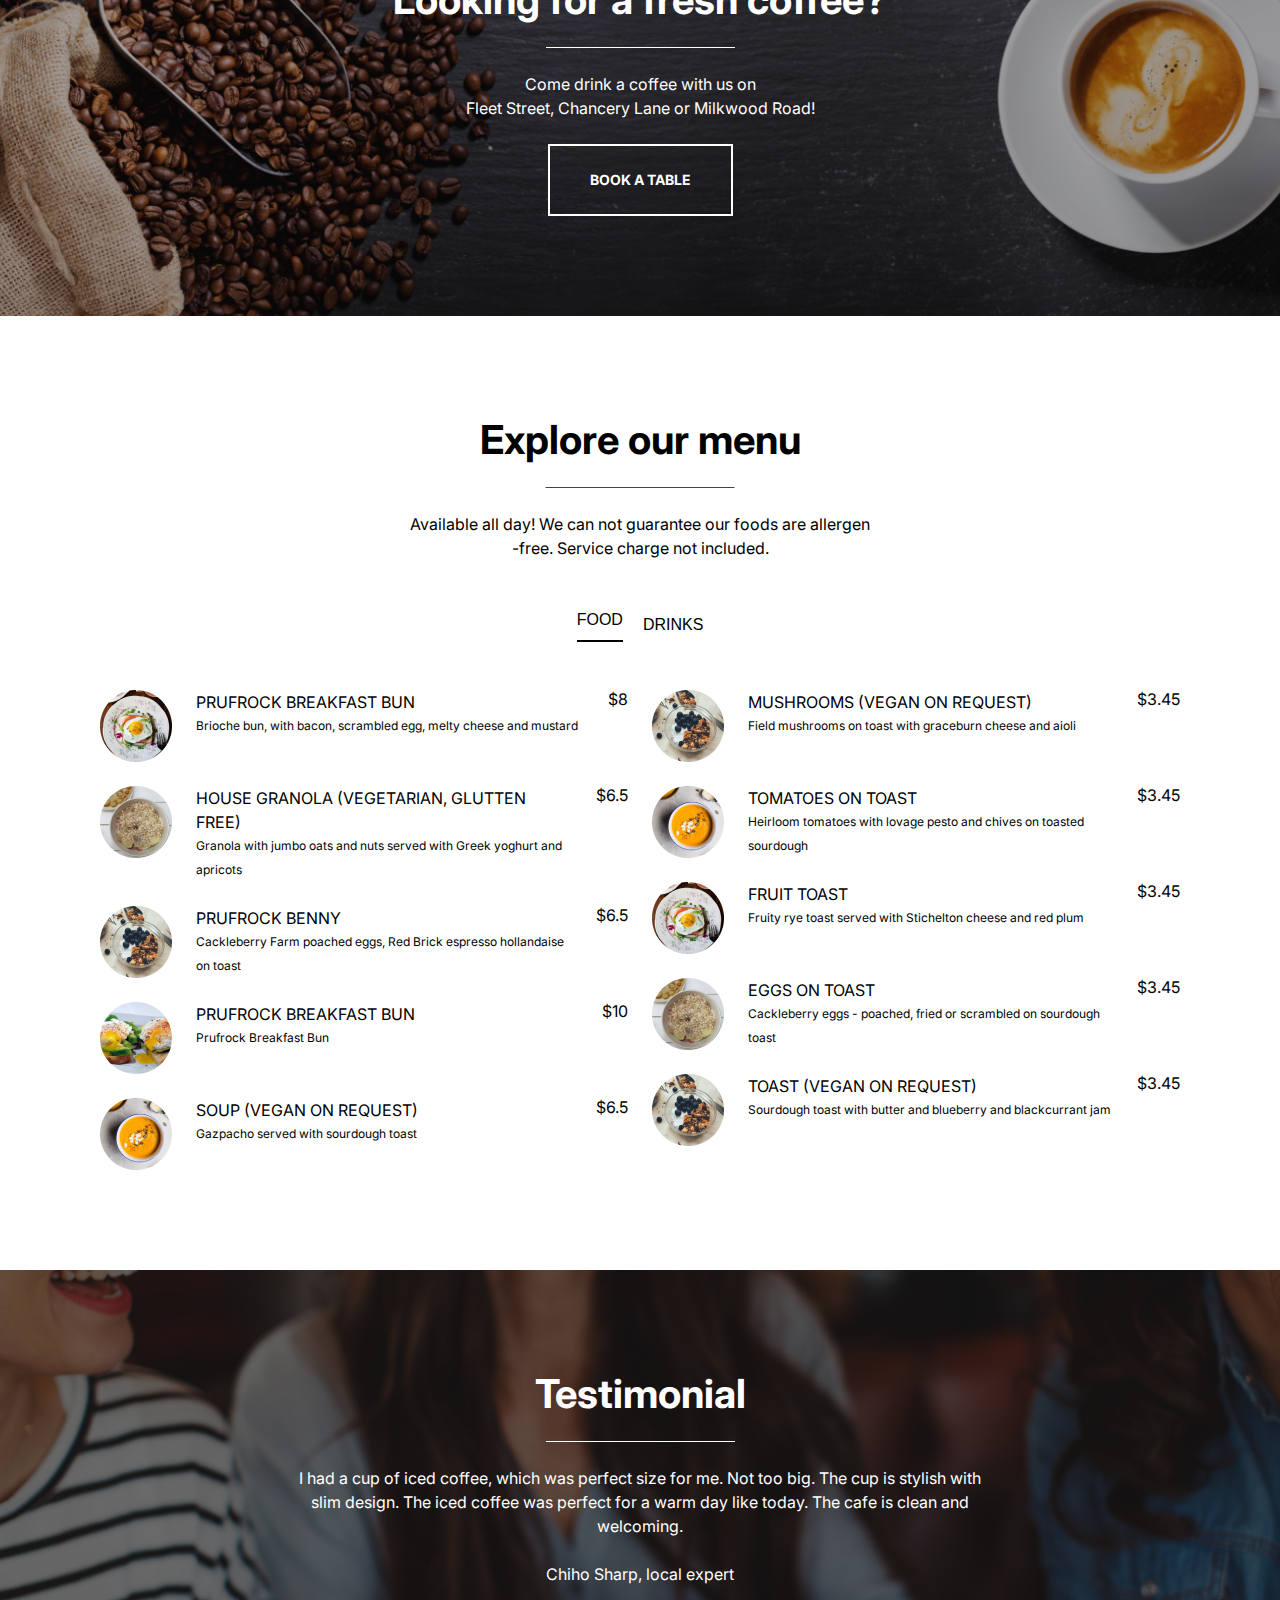
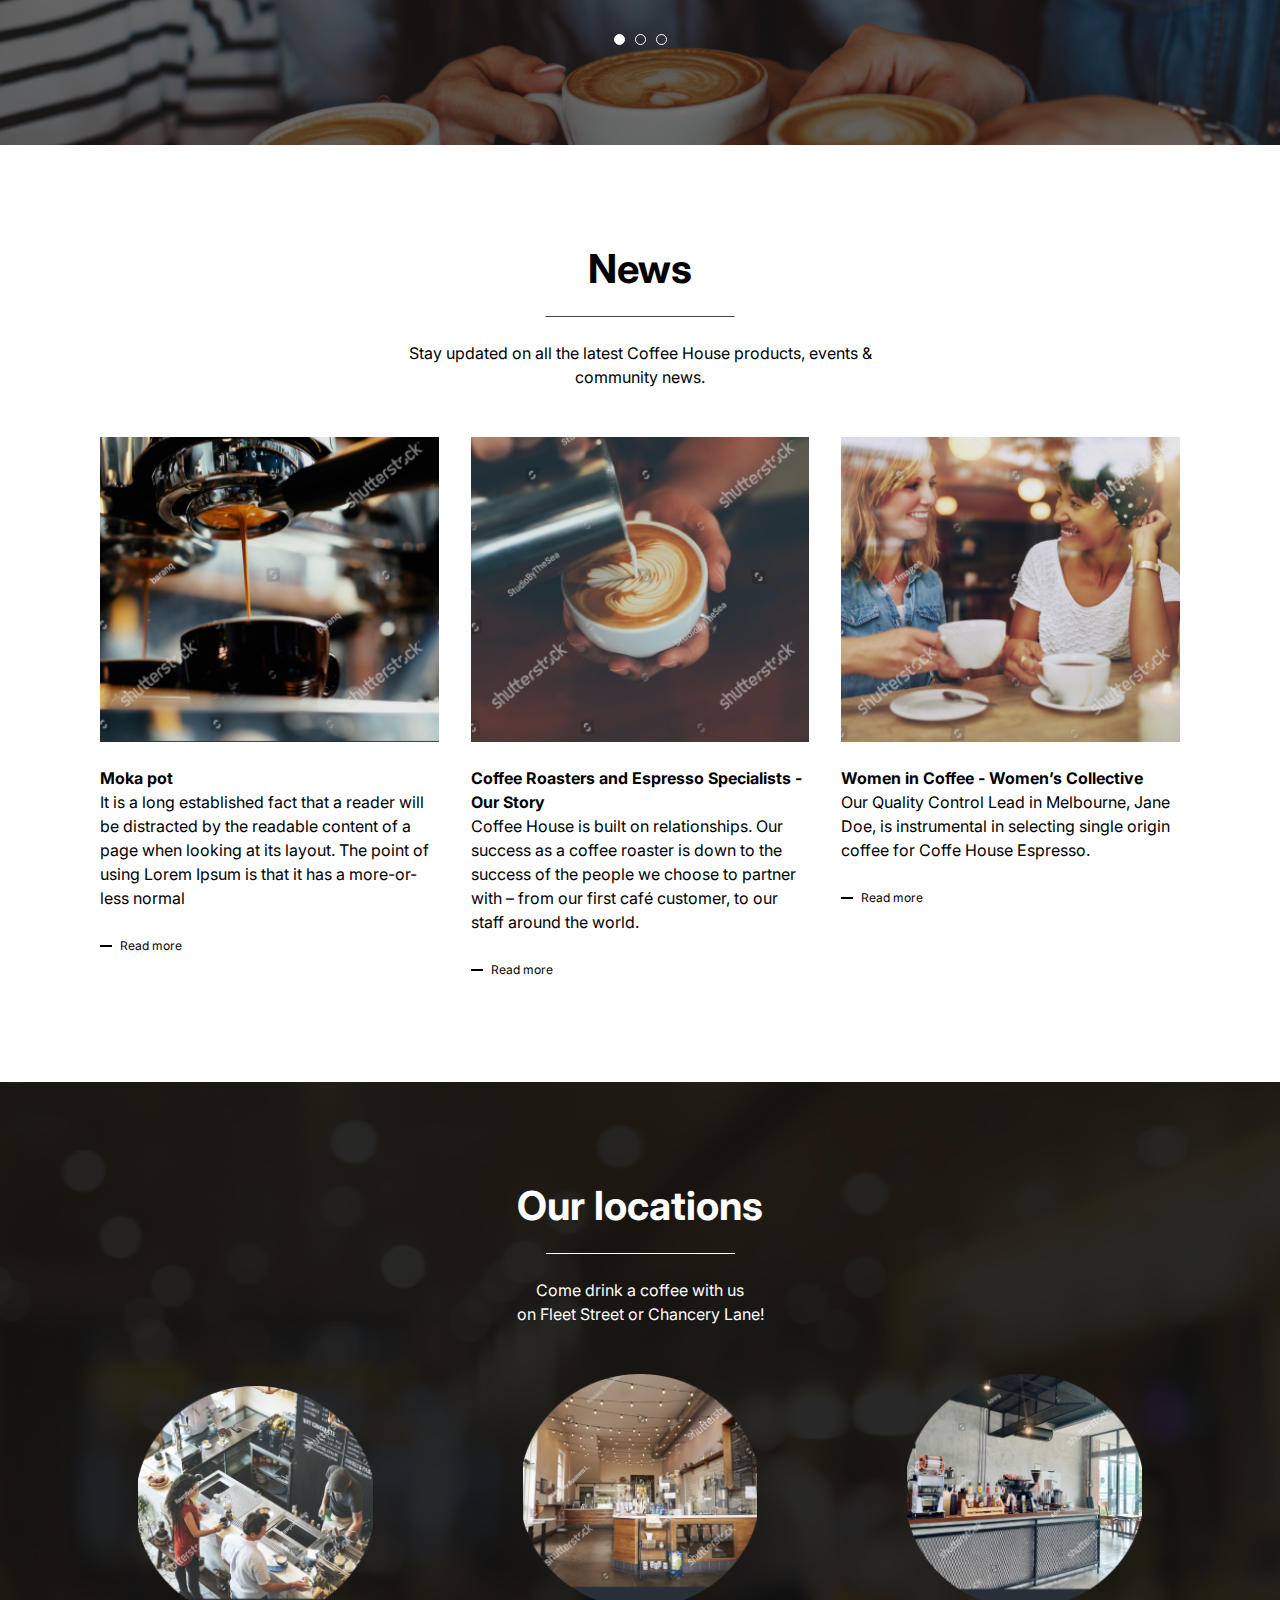
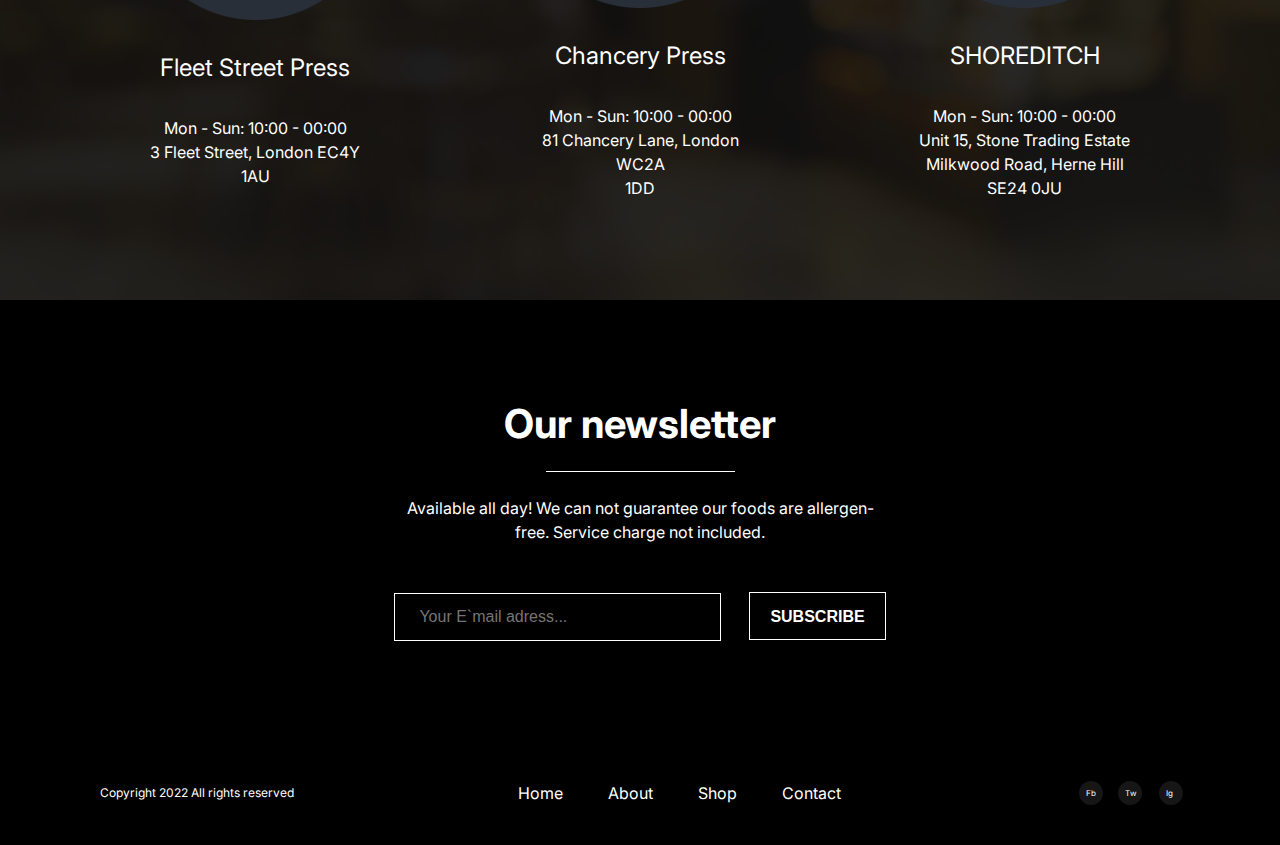
==== commit fbbdfc51: "bodyfullscreen" ====
--- a/index.html
+++ b/index.html
@@ -46,12 +46,12 @@
 		</header>	
 		<div class="fullscreen">
 			<div class="fullscreen__body">
-				<div class="fullscreen__container container">
+				
 					<div class="fullscreen__logo"><img src="img/logo.png" alt=""></div>
 					<div class="fullscreen__title">The Coffee Roasters</div>
 					<div class="fullscreen__text">We source our coffee seasonally, from farmers who care, and roast to highlight what makes them special.</div>
 					<a href="menu.html" class="fullscreen__button button" href="">View our menu</a>
-				</div>
+				
 			</div>
 			<img src="img/full.png" class="fullscreen__image" alt="">	
 		</div>
--- a/css/style.css
+++ b/css/style.css
@@ -229,15 +229,13 @@
   position: relative;
   z-index: 2;
   flex: 1 1 auto;
+  display: flex;
+  flex-direction: column;
+  justify-content: center;
+  align-items: center;
   
 }
-.fullscreen__container{
-  max-width: 962px;
-  display: flex;
-  flex-direction: column;
-  justify-content: center;
-  align-items: center;
-}
+
 
 .fullscreen__logo {
   margin-bottom: 24px;
@@ -470,10 +468,17 @@
 
 }
 .body-menu__items {
-  display: flex;
+  display: none;
+  height: 100%;
+ 
+
+}
+.body-menu__items__active{
+  display: flex;
+  justify-content: center;
+  align-items: flex-start;
   gap: 24px;
-
-}
+} 
 .body-menu__column {
   flex:0 1 50% ;
   display: flex;
@@ -482,6 +487,7 @@
 }
 
 .item-menu-body {
+  display: none;
   display: flex;
   justify-content: center;
   align-items: flex-start;
@@ -511,6 +517,18 @@
  font-size: 16px;
  line-height: 121%;
 }
+.body-menu__link__active{position: relative;padding: 0 0 10px 0;}
+.body-menu__link__active::after{
+  position: absolute;
+  content: "";
+  width: 100%;
+  height: 2px;
+  background-color: black;
+  bottom: 0;
+  left: 0;
+
+}
+
 /*--PHRASE-------------------------------------------------------------------------*/
 .page__phrase {
   padding: 100px 20px;
